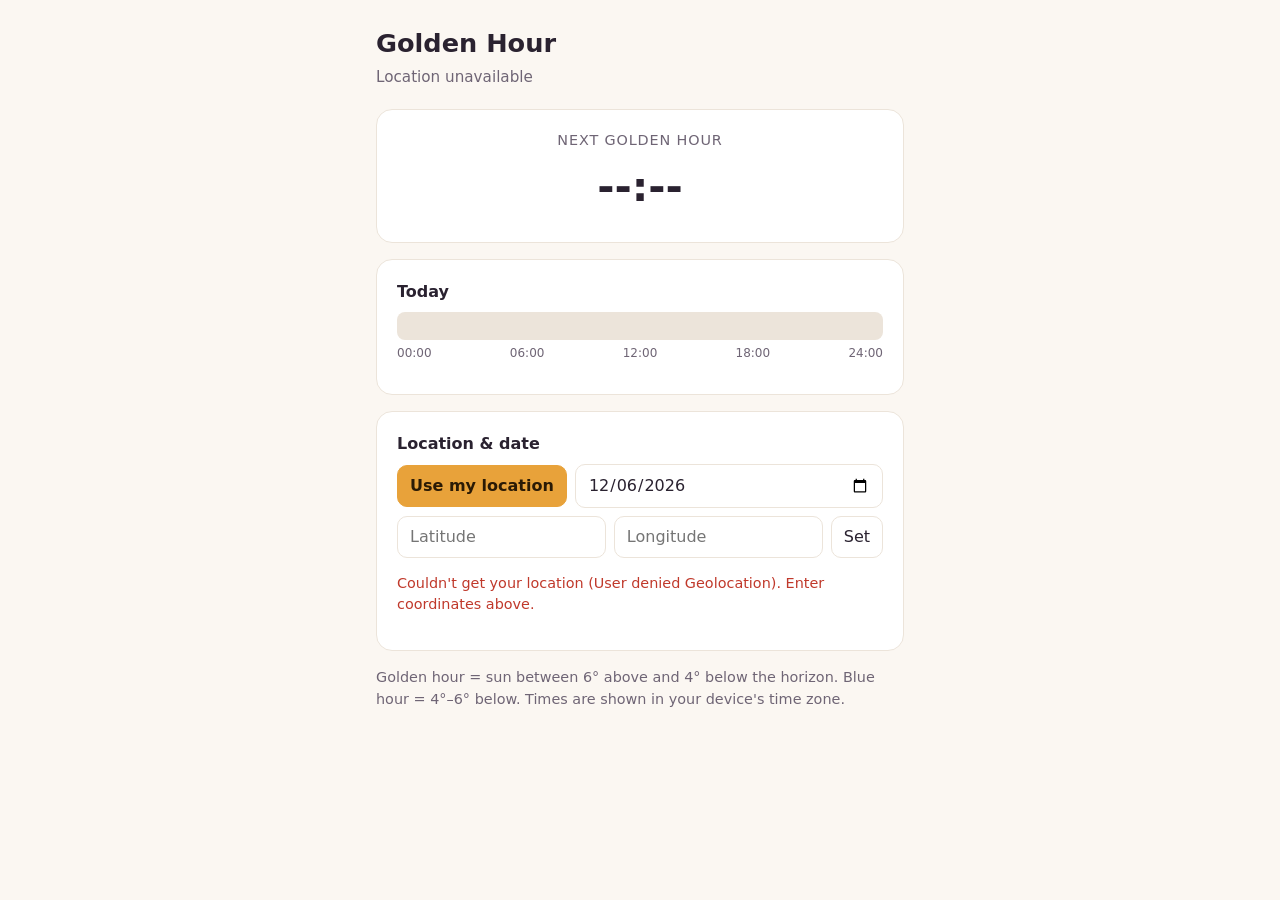
==== index.html @ 333cb79f "Add Golden Hour web app for current location Static page that uses browser geolocation to show the n" ====
<!doctype html>
<html lang="en">
<head>
  <meta charset="utf-8">
  <meta name="viewport" content="width=device-width, initial-scale=1">
  <title>Golden Hour</title>
  <meta name="theme-color" content="#1a1220">
  <style>
    :root {
      --bg: #fbf7f2;
      --card: #ffffff;
      --text: #2a2230;
      --muted: #6f6575;
      --gold: #e8a23a;
      --gold-soft: #fbe6c4;
      --blue: #4c6fc1;
      --blue-soft: #dbe4f7;
      --border: #ece4da;
    }
    @media (prefers-color-scheme: dark) {
      :root {
        --bg: #1a1220;
        --card: #251b2d;
        --text: #f4ecf6;
        --muted: #b1a3b8;
        --gold: #f2b04d;
        --gold-soft: #4a3520;
        --blue: #7d9ae0;
        --blue-soft: #25304d;
        --border: #3a2d44;
      }
    }
    * { box-sizing: border-box; }
    body {
      margin: 0;
      background: var(--bg);
      color: var(--text);
      font: 16px/1.5 system-ui, -apple-system, "Segoe UI", Roboto, sans-serif;
    }
    main { max-width: 560px; margin: 0 auto; padding: 24px 16px 48px; }
    h1 { font-size: 1.6rem; margin: 0 0 4px; }
    .sub { color: var(--muted); margin: 0 0 20px; font-size: .95rem; }
    .card {
      background: var(--card);
      border: 1px solid var(--border);
      border-radius: 16px;
      padding: 20px;
      margin-bottom: 16px;
    }
    .hero { text-align: center; }
    .hero .label { color: var(--muted); font-size: .9rem; text-transform: uppercase; letter-spacing: .06em; }
    .hero .big { font-size: 2.6rem; font-weight: 700; font-variant-numeric: tabular-nums; margin: 4px 0; }
    .hero .detail { color: var(--muted); }
    .hero.now { background: linear-gradient(160deg, var(--gold-soft), var(--card)); border-color: var(--gold); }
    .row { display: flex; justify-content: space-between; gap: 12px; padding: 10px 0; border-top: 1px solid var(--border); }
    .row:first-of-type { border-top: 0; }
    .row .name { display: flex; align-items: center; gap: 8px; }
    .row .time { font-variant-numeric: tabular-nums; text-align: right; white-space: nowrap; }
    .dot { width: 10px; height: 10px; border-radius: 50%; flex: none; }
    .dot.gold { background: var(--gold); }
    .dot.blue { background: var(--blue); }
    .dot.sun { background: transparent; border: 2px solid var(--gold); }
    h2 { font-size: 1rem; margin: 0 0 8px; }
    .timeline { position: relative; height: 28px; border-radius: 8px; background: var(--border); overflow: hidden; margin: 8px 0 4px; }
    .timeline .seg { position: absolute; top: 0; bottom: 0; }
    .timeline .seg.day { background: color-mix(in srgb, var(--gold) 18%, transparent); }
    .timeline .seg.gold { background: var(--gold); }
    .timeline .seg.blue { background: var(--blue); }
    .timeline .now-mark { position: absolute; top: -2px; bottom: -2px; width: 2px; background: var(--text); }
    .ticks { display: flex; justify-content: space-between; color: var(--muted); font-size: .75rem; }
    .controls { display: flex; flex-wrap: wrap; gap: 8px; align-items: center; }
    button, input {
      font: inherit;
      color: var(--text);
      background: var(--card);
      border: 1px solid var(--border);
      border-radius: 10px;
      padding: 8px 12px;
    }
    button { cursor: pointer; }
    button.primary { background: var(--gold); border-color: var(--gold); color: #2a1a05; font-weight: 600; }
    input { min-width: 0; flex: 1 1 120px; }
    .muted { color: var(--muted); font-size: .9rem; }
    .error { color: #c0392b; }
    [hidden] { display: none !important; }
  </style>
</head>
<body>
<main>
  <h1>Golden Hour</h1>
  <p class="sub" id="place">Finding your location…</p>

  <section class="card hero" id="hero">
    <div class="label" id="heroLabel">Next golden hour</div>
    <div class="big" id="heroBig">--:--</div>
    <div class="detail" id="heroDetail"></div>
  </section>

  <section class="card">
    <h2 id="dayTitle">Today</h2>
    <div class="timeline" id="timeline"></div>
    <div class="ticks"><span>00:00</span><span>06:00</span><span>12:00</span><span>18:00</span><span>24:00</span></div>
    <div id="rows" style="margin-top:12px"></div>
  </section>

  <section class="card">
    <h2>Location &amp; date</h2>
    <div class="controls" style="margin-bottom:8px">
      <button class="primary" id="locate">Use my location</button>
      <input type="date" id="date" aria-label="Date">
    </div>
    <div class="controls">
      <input id="lat" inputmode="decimal" placeholder="Latitude" aria-label="Latitude">
      <input id="lng" inputmode="decimal" placeholder="Longitude" aria-label="Longitude">
      <button id="apply">Set</button>
    </div>
    <p class="muted" id="status"></p>
  </section>

  <p class="muted">Golden hour = sun between 6° above and 4° below the horizon. Blue hour = 4°–6° below.
    Times are shown in your device's time zone.</p>
</main>

<script src="sun.js"></script>
<script>
  const $ = (id) => document.getElementById(id);
  const state = { lat: null, lng: null, date: null };

  const fmtTime = (d) => d ? d.toLocaleTimeString([], { hour: 'numeric', minute: '2-digit' }) : '—';
  const fmtRange = (w) => w ? `${fmtTime(w.start)} – ${fmtTime(w.end)}` : 'Not today';
  const fmtDuration = (ms) => {
    const mins = Math.max(0, Math.round(ms / 60000));
    const h = Math.floor(mins / 60), m = mins % 60;
    return h ? `${h}h ${String(m).padStart(2, '0')}m` : `${m}m`;
  };
  const isToday = (d) => d.toDateString() === new Date().toDateString();
  const startOfDay = (d) => { const x = new Date(d); x.setHours(0, 0, 0, 0); return x; };
  // Use local noon so the calculation picks the right solar day for this calendar date.
  const localNoon = (d) => { const x = new Date(d); x.setHours(12, 0, 0, 0); return x; };

  function windowsFor(day) {
    const g = Sun.goldenHours(localNoon(day), state.lat, state.lng);
    return [
      { key: 'morningGolden', name: 'Morning golden hour', w: g.morningGolden },
      { key: 'eveningGolden', name: 'Evening golden hour', w: g.eveningGolden },
    ].filter((x) => x.w);
  }

  function renderHero() {
    const now = new Date();
    const hero = $('hero');
    // Search today and the next few days (handles polar regions) for the current/next window.
    let current = null, next = null;
    for (let i = 0; i < 4 && !next; i++) {
      const day = new Date(now); day.setDate(day.getDate() + i);
      for (const x of windowsFor(day)) {
        if (x.w.start <= now && now < x.w.end) current = x;
        else if (x.w.start > now && !next) next = x;
      }
    }
    hero.classList.toggle('now', !!current);
    if (current) {
      $('heroLabel').textContent = `${current.name} — now!`;
      $('heroBig').textContent = fmtDuration(current.w.end - now);
      $('heroDetail').textContent = `left · ends at ${fmtTime(current.w.end)}`;
    } else if (next) {
      const when = isToday(next.w.start) ? 'today' : next.w.start.toLocaleDateString([], { weekday: 'long' });
      $('heroLabel').textContent = `Next: ${next.name.toLowerCase()}`;
      $('heroBig').textContent = fmtDuration(next.w.start - now);
      $('heroDetail').textContent = `starts ${when} at ${fmtTime(next.w.start)} · lasts ${fmtDuration(next.w.end - next.w.start)}`;
    } else {
      $('heroLabel').textContent = 'No golden hour soon';
      $('heroBig').textContent = '—';
      $('heroDetail').textContent = 'The sun stays too high or too low here for the next few days.';
    }
    const alt = Sun.sunAltitude(now, state.lat, state.lng);
    $('heroDetail').textContent += ` · sun is ${alt.toFixed(1)}° ${alt >= 0 ? 'above' : 'below'} the horizon`;
  }

  function renderDay() {
    const day = state.date;
    const g = Sun.goldenHours(localNoon(day), state.lat, state.lng);
    $('dayTitle').textContent = isToday(day) ? 'Today' : day.toLocaleDateString([], { weekday: 'long', month: 'short', day: 'numeric' });

    const rows = [
      ['sun', 'Sunrise', fmtTime(g.sunrise)],
      ['sun', 'Sunset', fmtTime(g.sunset)],
      ['blue', 'Morning blue hour', fmtRange(g.morningBlue)],
      ['gold', 'Morning golden hour', fmtRange(g.morningGolden)],
      ['gold', 'Evening golden hour', fmtRange(g.eveningGolden)],
      ['blue', 'Evening blue hour', fmtRange(g.eveningBlue)],
    ];
    $('rows').innerHTML = rows.map(([dot, name, time]) =>
      `<div class="row"><span class="name"><span class="dot ${dot}"></span>${name}</span><span class="time">${time}</span></div>`
    ).join('');

    const dayStart = startOfDay(day).getTime();
    const pct = (t) => Math.min(100, Math.max(0, (t - dayStart) / 864000));
    const seg = (cls, a, b) => (a && b)
      ? `<div class="seg ${cls}" style="left:${pct(a)}%;width:${pct(b) - pct(a)}%"></div>` : '';
    let html = seg('day', g.sunrise, g.sunset);
    for (const k of ['morningBlue', 'eveningBlue']) if (g[k]) html += seg('blue', g[k].start, g[k].end);
    for (const k of ['morningGolden', 'eveningGolden']) if (g[k]) html += seg('gold', g[k].start, g[k].end);
    if (isToday(day)) html += `<div class="now-mark" style="left:${pct(Date.now())}%"></div>`;
    $('timeline').innerHTML = html;
  }

  function render() {
    if (state.lat == null) return;
    renderHero();
    renderDay();
  }

  function setLocation(lat, lng, label) {
    state.lat = lat; state.lng = lng;
    $('lat').value = lat.toFixed(4);
    $('lng').value = lng.toFixed(4);
    $('place').textContent = label || `${Math.abs(lat).toFixed(3)}° ${lat >= 0 ? 'N' : 'S'}, ${Math.abs(lng).toFixed(3)}° ${lng >= 0 ? 'E' : 'W'}`;
    try { localStorage.setItem('gh-loc', JSON.stringify({ lat, lng })); } catch {}
    render();
  }

  function locate() {
    if (!navigator.geolocation) {
      $('status').innerHTML = '<span class="error">Geolocation isn\'t supported here — enter coordinates above.</span>';
      return;
    }
    $('status').textContent = 'Requesting your location…';
    navigator.geolocation.getCurrentPosition(
      (pos) => {
        $('status').textContent = `Located (±${Math.round(pos.coords.accuracy)} m).`;
        setLocation(pos.coords.latitude, pos.coords.longitude);
      },
      (err) => {
        $('status').innerHTML = `<span class="error">Couldn't get your location (${err.message}). Enter coordinates above.</span>`;
        if (state.lat == null) $('place').textContent = 'Location unavailable';
      },
      { enableHighAccuracy: false, timeout: 15000, maximumAge: 600000 }
    );
  }

  $('locate').addEventListener('click', locate);
  $('apply').addEventListener('click', () => {
    const lat = parseFloat($('lat').value), lng = parseFloat($('lng').value);
    if (!(Math.abs(lat) <= 90 && Math.abs(lng) <= 180)) {
      $('status').innerHTML = '<span class="error">Enter a latitude (−90 to 90) and longitude (−180 to 180).</span>';
      return;
    }
    $('status').textContent = 'Using entered coordinates.';
    setLocation(lat, lng);
  });
  $('date').addEventListener('change', (e) => {
    const [y, m, d] = e.target.value.split('-').map(Number);
    state.date = y ? new Date(y, m - 1, d) : new Date();
    render();
  });

  state.date = new Date();
  $('date').value = [state.date.getFullYear(), String(state.date.getMonth() + 1).padStart(2, '0'), String(state.date.getDate()).padStart(2, '0')].join('-');
  try {
    const saved = JSON.parse(localStorage.getItem('gh-loc'));
    if (saved) setLocation(saved.lat, saved.lng);
  } catch {}
  locate();
  setInterval(render, 30000);
</script>
</body>
</html>
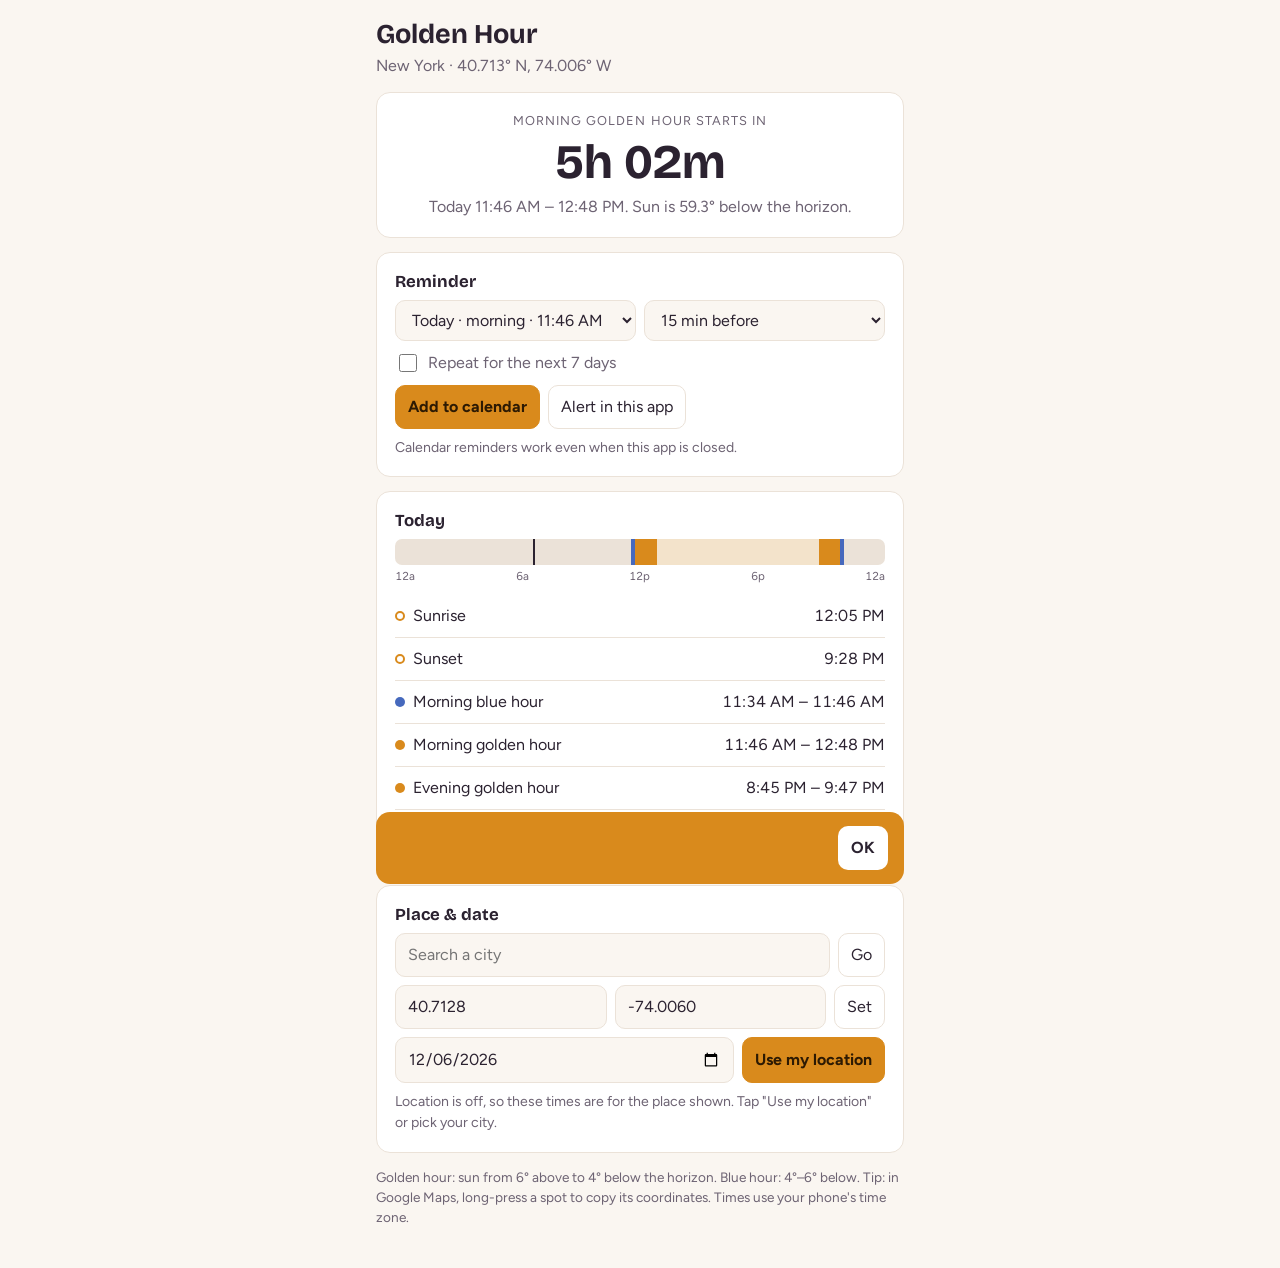
==== commit fdb2ddff: "Make Golden Hour phone-ready: precise sun math, reminders, home-screen install - Replace the SunCalc" ====
--- a/index.html
+++ b/index.html
@@ -1,268 +1,175 @@
 <!doctype html>
 <html lang="en">
 <head>
-  <meta charset="utf-8">
-  <meta name="viewport" content="width=device-width, initial-scale=1">
-  <title>Golden Hour</title>
-  <meta name="theme-color" content="#1a1220">
-  <style>
-    :root {
-      --bg: #fbf7f2;
-      --card: #ffffff;
-      --text: #2a2230;
-      --muted: #6f6575;
-      --gold: #e8a23a;
-      --gold-soft: #fbe6c4;
-      --blue: #4c6fc1;
-      --blue-soft: #dbe4f7;
-      --border: #ece4da;
+<meta charset="utf-8">
+<meta name="viewport" content="width=device-width, initial-scale=1, viewport-fit=cover">
+<meta name="apple-mobile-web-app-capable" content="yes">
+<meta name="mobile-web-app-capable" content="yes">
+<meta name="apple-mobile-web-app-title" content="Golden Hour">
+<link rel="manifest" href="manifest.webmanifest">
+<link rel="apple-touch-icon" href="icon-192.png">
+<link rel="icon" href="data:image/svg+xml,%3Csvg xmlns='http://www.w3.org/2000/svg' viewBox='0 0 64 64'%3E%3Ccircle cx='32' cy='36' r='16' fill='%23f0ad4b'/%3E%3Crect x='0' y='40' width='64' height='24' fill='%23d98a1c'/%3E%3C/svg%3E">
+<title>Golden Hour</title>
+<link rel="preconnect" href="https://fonts.googleapis.com">
+<link rel="stylesheet" href="https://fonts.googleapis.com/css2?family=Bricolage+Grotesque:opsz,wght@12..96,500;12..96,700&family=Figtree:wght@400;600;700&display=swap">
+<style>
+  /* Layout: one phone-width column; countdown first, then the day's light, then place controls. */
+  :root {
+    --bg: #faf6f1;
+    --card: #ffffff;
+    --text: #2b2230;
+    --muted: #6d6373;
+    --line: #ebe2d8;
+    --gold: #d98a1c;
+    --gold-ink: #2d1a03;
+    --gold-soft: #fbe5c3;
+    --blue: #4669bd;
+    --day: #f3e3cb;
+    --error: #b3361f;
+    --display: "Bricolage Grotesque", system-ui, sans-serif;
+    --body: "Figtree", system-ui, -apple-system, sans-serif;
+  }
+  @media (prefers-color-scheme: dark) {
+    :root:not([data-theme="light"]) {
+      --bg: #17111d; --card: #221a2a; --text: #f3ebf5; --muted: #ad9fb5; --line: #362a40;
+      --gold: #f0ad4b; --gold-ink: #2d1a03; --gold-soft: #47321c; --blue: #7f9be2; --day: #3a2c22; --error: #f08a74;
+      color-scheme: dark;
     }
-    @media (prefers-color-scheme: dark) {
-      :root {
-        --bg: #1a1220;
-        --card: #251b2d;
-        --text: #f4ecf6;
-        --muted: #b1a3b8;
-        --gold: #f2b04d;
-        --gold-soft: #4a3520;
-        --blue: #7d9ae0;
-        --blue-soft: #25304d;
-        --border: #3a2d44;
-      }
-    }
-    * { box-sizing: border-box; }
-    body {
-      margin: 0;
-      background: var(--bg);
-      color: var(--text);
-      font: 16px/1.5 system-ui, -apple-system, "Segoe UI", Roboto, sans-serif;
-    }
-    main { max-width: 560px; margin: 0 auto; padding: 24px 16px 48px; }
-    h1 { font-size: 1.6rem; margin: 0 0 4px; }
-    .sub { color: var(--muted); margin: 0 0 20px; font-size: .95rem; }
-    .card {
-      background: var(--card);
-      border: 1px solid var(--border);
-      border-radius: 16px;
-      padding: 20px;
-      margin-bottom: 16px;
-    }
-    .hero { text-align: center; }
-    .hero .label { color: var(--muted); font-size: .9rem; text-transform: uppercase; letter-spacing: .06em; }
-    .hero .big { font-size: 2.6rem; font-weight: 700; font-variant-numeric: tabular-nums; margin: 4px 0; }
-    .hero .detail { color: var(--muted); }
-    .hero.now { background: linear-gradient(160deg, var(--gold-soft), var(--card)); border-color: var(--gold); }
-    .row { display: flex; justify-content: space-between; gap: 12px; padding: 10px 0; border-top: 1px solid var(--border); }
-    .row:first-of-type { border-top: 0; }
-    .row .name { display: flex; align-items: center; gap: 8px; }
-    .row .time { font-variant-numeric: tabular-nums; text-align: right; white-space: nowrap; }
-    .dot { width: 10px; height: 10px; border-radius: 50%; flex: none; }
-    .dot.gold { background: var(--gold); }
-    .dot.blue { background: var(--blue); }
-    .dot.sun { background: transparent; border: 2px solid var(--gold); }
-    h2 { font-size: 1rem; margin: 0 0 8px; }
-    .timeline { position: relative; height: 28px; border-radius: 8px; background: var(--border); overflow: hidden; margin: 8px 0 4px; }
-    .timeline .seg { position: absolute; top: 0; bottom: 0; }
-    .timeline .seg.day { background: color-mix(in srgb, var(--gold) 18%, transparent); }
-    .timeline .seg.gold { background: var(--gold); }
-    .timeline .seg.blue { background: var(--blue); }
-    .timeline .now-mark { position: absolute; top: -2px; bottom: -2px; width: 2px; background: var(--text); }
-    .ticks { display: flex; justify-content: space-between; color: var(--muted); font-size: .75rem; }
-    .controls { display: flex; flex-wrap: wrap; gap: 8px; align-items: center; }
-    button, input {
-      font: inherit;
-      color: var(--text);
-      background: var(--card);
-      border: 1px solid var(--border);
-      border-radius: 10px;
-      padding: 8px 12px;
-    }
-    button { cursor: pointer; }
-    button.primary { background: var(--gold); border-color: var(--gold); color: #2a1a05; font-weight: 600; }
-    input { min-width: 0; flex: 1 1 120px; }
-    .muted { color: var(--muted); font-size: .9rem; }
-    .error { color: #c0392b; }
-    [hidden] { display: none !important; }
-  </style>
+  }
+  :root[data-theme="dark"] {
+    --bg: #17111d; --card: #221a2a; --text: #f3ebf5; --muted: #ad9fb5; --line: #362a40;
+    --gold: #f0ad4b; --gold-ink: #2d1a03; --gold-soft: #47321c; --blue: #7f9be2; --day: #3a2c22; --error: #f08a74;
+    color-scheme: dark;
+  }
+  * { box-sizing: border-box; }
+  body { margin: 0; padding-top: env(safe-area-inset-top, 0px); padding-bottom: env(safe-area-inset-bottom, 0px); background: var(--bg); color: var(--text); font: 16px/1.5 var(--body); }
+  main { max-width: 560px; margin: 0 auto; padding-inline: 16px; padding-block: 20px 40px; display: grid; gap: 14px; }
+  header h1 { font: 700 1.7rem/1.1 var(--display); margin: 0; text-wrap: balance; }
+  header p { margin: 4px 0 0; color: var(--muted); }
+  .card { background: var(--card); border: 1px solid var(--line); border-radius: 14px; padding: 18px; min-width: 0; }
+  .hero { text-align: center; }
+  .hero.now { background: linear-gradient(165deg, var(--gold-soft), var(--card) 70%); border-color: var(--gold); }
+  .eyebrow { color: var(--muted); font-size: .8rem; text-transform: uppercase; letter-spacing: .08em; }
+  .big { font: 700 3rem/1.1 var(--display); font-variant-numeric: tabular-nums; margin: 6px 0; }
+  .detail { color: var(--muted); }
+  h2 { font: 700 1.05rem var(--display); margin: 0 0 8px; }
+  .timeline { position: relative; height: 26px; border-radius: 7px; background: var(--line); overflow: hidden; }
+  .seg { position: absolute; top: 0; bottom: 0; }
+  .seg.day { background: var(--day); }
+  .seg.gold { background: var(--gold); }
+  .seg.blue { background: var(--blue); }
+  .now-mark { position: absolute; top: 0; bottom: 0; width: 2px; background: var(--text); }
+  .ticks { display: flex; justify-content: space-between; color: var(--muted); font-size: .72rem; font-variant-numeric: tabular-nums; margin-top: 3px; }
+  .rows { display: grid; margin-top: 10px; }
+  .row { display: flex; justify-content: space-between; gap: 12px; padding: 9px 0; border-top: 1px solid var(--line); }
+  .row:first-child { border-top: 0; }
+  .name { display: flex; align-items: center; gap: 8px; min-width: 0; }
+  .time { font-variant-numeric: tabular-nums; white-space: nowrap; }
+  .dot { width: 10px; height: 10px; border-radius: 50%; flex: none; }
+  .dot.gold { background: var(--gold); }
+  .dot.blue { background: var(--blue); }
+  .dot.sun { border: 2px solid var(--gold); }
+  .controls { display: flex; flex-wrap: wrap; gap: 8px; }
+  .controls + .controls { margin-top: 8px; }
+  label.sr { position: absolute; width: 1px; height: 1px; overflow: hidden; clip: rect(0 0 0 0); }
+  input, button, select {
+    font: inherit; color: var(--text); background: var(--bg);
+    border: 1px solid var(--line); border-radius: 10px; padding: 9px 12px; min-width: 0;
+  }
+  input, select { flex: 1 1 130px; }
+  .check { display: flex; align-items: center; gap: 8px; margin-top: 10px; color: var(--muted); }
+  .check input { flex: none; width: 18px; height: 18px; accent-color: var(--gold); }
+  .alarm {
+    position: fixed; left: 16px; right: 16px; bottom: calc(16px + env(safe-area-inset-bottom, 0px)); z-index: 10;
+    max-width: 528px; margin: 0 auto; padding: 14px 16px; border-radius: 14px;
+    background: var(--gold); color: var(--gold-ink); font-weight: 700;
+    display: flex; justify-content: space-between; align-items: center; gap: 12px;
+  }
+  .alarm button { background: var(--card); color: var(--text); border-color: transparent; }
+  button { cursor: pointer; background: var(--card); }
+  button.primary { background: var(--gold); border-color: var(--gold); color: var(--gold-ink); font-weight: 700; }
+  :focus-visible { outline: 2px solid var(--gold); outline-offset: 2px; }
+  .status { color: var(--muted); font-size: .88rem; margin: 8px 0 0; }
+  .status.error { color: var(--error); }
+  .foot { color: var(--muted); font-size: .85rem; margin: 0; }
+</style>
 </head>
 <body>
+
 <main>
-  <h1>Golden Hour</h1>
-  <p class="sub" id="place">Finding your location…</p>
+  <header>
+    <h1>Golden Hour</h1>
+    <p id="place">Finding your location…</p>
+  </header>
 
-  <section class="card hero" id="hero">
-    <div class="label" id="heroLabel">Next golden hour</div>
-    <div class="big" id="heroBig">--:--</div>
+  <section class="card hero" id="hero" aria-live="polite">
+    <div class="eyebrow" id="heroLabel">Next golden hour</div>
+    <div class="big" id="heroBig">--</div>
     <div class="detail" id="heroDetail"></div>
+  </section>
+
+  <section class="card">
+    <h2>Reminder</h2>
+    <div class="controls">
+      <label class="sr" for="remWhich">Which golden hour</label>
+      <select id="remWhich"></select>
+      <label class="sr" for="remLead">How early</label>
+      <select id="remLead">
+        <option value="0">When it starts</option>
+        <option value="10">10 min before</option>
+        <option value="15" selected>15 min before</option>
+        <option value="30">30 min before</option>
+        <option value="60">1 hour before</option>
+      </select>
+    </div>
+    <label class="check"><input type="checkbox" id="remWeek"> Repeat for the next 7 days</label>
+    <div class="controls" style="margin-top:10px">
+      <button class="primary" id="remCal" type="button">Add to calendar</button>
+      <button id="remAlert" type="button">Alert in this app</button>
+      <button id="remClear" type="button" hidden>Clear alerts</button>
+    </div>
+    <p class="status" id="remStatus">Calendar reminders work even when this app is closed.</p>
   </section>
 
   <section class="card">
     <h2 id="dayTitle">Today</h2>
     <div class="timeline" id="timeline"></div>
-    <div class="ticks"><span>00:00</span><span>06:00</span><span>12:00</span><span>18:00</span><span>24:00</span></div>
-    <div id="rows" style="margin-top:12px"></div>
+    <div class="ticks"><span>12a</span><span>6a</span><span>12p</span><span>6p</span><span>12a</span></div>
+    <div class="rows" id="rows"></div>
   </section>
 
   <section class="card">
-    <h2>Location &amp; date</h2>
-    <div class="controls" style="margin-bottom:8px">
-      <button class="primary" id="locate">Use my location</button>
-      <input type="date" id="date" aria-label="Date">
+    <h2>Place &amp; date</h2>
+    <form class="controls" id="cityForm">
+      <label class="sr" for="city">City</label>
+      <input id="city" list="cities" placeholder="Search a city" autocomplete="off">
+      <datalist id="cities"></datalist>
+      <button type="submit">Go</button>
+    </form>
+    <form class="controls" id="coordForm">
+      <label class="sr" for="lat">Latitude</label>
+      <input id="lat" inputmode="decimal" placeholder="Latitude">
+      <label class="sr" for="lng">Longitude</label>
+      <input id="lng" inputmode="decimal" placeholder="Longitude">
+      <button type="submit">Set</button>
+    </form>
+    <div class="controls">
+      <label class="sr" for="date">Date</label>
+      <input type="date" id="date">
+      <button class="primary" id="locate" type="button">Use my location</button>
     </div>
-    <div class="controls">
-      <input id="lat" inputmode="decimal" placeholder="Latitude" aria-label="Latitude">
-      <input id="lng" inputmode="decimal" placeholder="Longitude" aria-label="Longitude">
-      <button id="apply">Set</button>
-    </div>
-    <p class="muted" id="status"></p>
+    <p class="status" id="status"></p>
   </section>
 
-  <p class="muted">Golden hour = sun between 6° above and 4° below the horizon. Blue hour = 4°–6° below.
-    Times are shown in your device's time zone.</p>
+  <p class="foot">Golden hour: sun from 6° above to 4° below the horizon. Blue hour: 4°–6° below.
+    Tip: in Google Maps, long-press a spot to copy its coordinates. Times use your phone's time zone.</p>
 </main>
+<div class="alarm" id="alarm" role="alert" hidden>
+  <span id="alarmText"></span>
+  <button id="alarmClose" type="button">OK</button>
+</div>
 
 <script src="sun.js"></script>
-<script>
-  const $ = (id) => document.getElementById(id);
-  const state = { lat: null, lng: null, date: null };
-
-  const fmtTime = (d) => d ? d.toLocaleTimeString([], { hour: 'numeric', minute: '2-digit' }) : '—';
-  const fmtRange = (w) => w ? `${fmtTime(w.start)} – ${fmtTime(w.end)}` : 'Not today';
-  const fmtDuration = (ms) => {
-    const mins = Math.max(0, Math.round(ms / 60000));
-    const h = Math.floor(mins / 60), m = mins % 60;
-    return h ? `${h}h ${String(m).padStart(2, '0')}m` : `${m}m`;
-  };
-  const isToday = (d) => d.toDateString() === new Date().toDateString();
-  const startOfDay = (d) => { const x = new Date(d); x.setHours(0, 0, 0, 0); return x; };
-  // Use local noon so the calculation picks the right solar day for this calendar date.
-  const localNoon = (d) => { const x = new Date(d); x.setHours(12, 0, 0, 0); return x; };
-
-  function windowsFor(day) {
-    const g = Sun.goldenHours(localNoon(day), state.lat, state.lng);
-    return [
-      { key: 'morningGolden', name: 'Morning golden hour', w: g.morningGolden },
-      { key: 'eveningGolden', name: 'Evening golden hour', w: g.eveningGolden },
-    ].filter((x) => x.w);
-  }
-
-  function renderHero() {
-    const now = new Date();
-    const hero = $('hero');
-    // Search today and the next few days (handles polar regions) for the current/next window.
-    let current = null, next = null;
-    for (let i = 0; i < 4 && !next; i++) {
-      const day = new Date(now); day.setDate(day.getDate() + i);
-      for (const x of windowsFor(day)) {
-        if (x.w.start <= now && now < x.w.end) current = x;
-        else if (x.w.start > now && !next) next = x;
-      }
-    }
-    hero.classList.toggle('now', !!current);
-    if (current) {
-      $('heroLabel').textContent = `${current.name} — now!`;
-      $('heroBig').textContent = fmtDuration(current.w.end - now);
-      $('heroDetail').textContent = `left · ends at ${fmtTime(current.w.end)}`;
-    } else if (next) {
-      const when = isToday(next.w.start) ? 'today' : next.w.start.toLocaleDateString([], { weekday: 'long' });
-      $('heroLabel').textContent = `Next: ${next.name.toLowerCase()}`;
-      $('heroBig').textContent = fmtDuration(next.w.start - now);
-      $('heroDetail').textContent = `starts ${when} at ${fmtTime(next.w.start)} · lasts ${fmtDuration(next.w.end - next.w.start)}`;
-    } else {
-      $('heroLabel').textContent = 'No golden hour soon';
-      $('heroBig').textContent = '—';
-      $('heroDetail').textContent = 'The sun stays too high or too low here for the next few days.';
-    }
-    const alt = Sun.sunAltitude(now, state.lat, state.lng);
-    $('heroDetail').textContent += ` · sun is ${alt.toFixed(1)}° ${alt >= 0 ? 'above' : 'below'} the horizon`;
-  }
-
-  function renderDay() {
-    const day = state.date;
-    const g = Sun.goldenHours(localNoon(day), state.lat, state.lng);
-    $('dayTitle').textContent = isToday(day) ? 'Today' : day.toLocaleDateString([], { weekday: 'long', month: 'short', day: 'numeric' });
-
-    const rows = [
-      ['sun', 'Sunrise', fmtTime(g.sunrise)],
-      ['sun', 'Sunset', fmtTime(g.sunset)],
-      ['blue', 'Morning blue hour', fmtRange(g.morningBlue)],
-      ['gold', 'Morning golden hour', fmtRange(g.morningGolden)],
-      ['gold', 'Evening golden hour', fmtRange(g.eveningGolden)],
-      ['blue', 'Evening blue hour', fmtRange(g.eveningBlue)],
-    ];
-    $('rows').innerHTML = rows.map(([dot, name, time]) =>
-      `<div class="row"><span class="name"><span class="dot ${dot}"></span>${name}</span><span class="time">${time}</span></div>`
-    ).join('');
-
-    const dayStart = startOfDay(day).getTime();
-    const pct = (t) => Math.min(100, Math.max(0, (t - dayStart) / 864000));
-    const seg = (cls, a, b) => (a && b)
-      ? `<div class="seg ${cls}" style="left:${pct(a)}%;width:${pct(b) - pct(a)}%"></div>` : '';
-    let html = seg('day', g.sunrise, g.sunset);
-    for (const k of ['morningBlue', 'eveningBlue']) if (g[k]) html += seg('blue', g[k].start, g[k].end);
-    for (const k of ['morningGolden', 'eveningGolden']) if (g[k]) html += seg('gold', g[k].start, g[k].end);
-    if (isToday(day)) html += `<div class="now-mark" style="left:${pct(Date.now())}%"></div>`;
-    $('timeline').innerHTML = html;
-  }
-
-  function render() {
-    if (state.lat == null) return;
-    renderHero();
-    renderDay();
-  }
-
-  function setLocation(lat, lng, label) {
-    state.lat = lat; state.lng = lng;
-    $('lat').value = lat.toFixed(4);
-    $('lng').value = lng.toFixed(4);
-    $('place').textContent = label || `${Math.abs(lat).toFixed(3)}° ${lat >= 0 ? 'N' : 'S'}, ${Math.abs(lng).toFixed(3)}° ${lng >= 0 ? 'E' : 'W'}`;
-    try { localStorage.setItem('gh-loc', JSON.stringify({ lat, lng })); } catch {}
-    render();
-  }
-
-  function locate() {
-    if (!navigator.geolocation) {
-      $('status').innerHTML = '<span class="error">Geolocation isn\'t supported here — enter coordinates above.</span>';
-      return;
-    }
-    $('status').textContent = 'Requesting your location…';
-    navigator.geolocation.getCurrentPosition(
-      (pos) => {
-        $('status').textContent = `Located (±${Math.round(pos.coords.accuracy)} m).`;
-        setLocation(pos.coords.latitude, pos.coords.longitude);
-      },
-      (err) => {
-        $('status').innerHTML = `<span class="error">Couldn't get your location (${err.message}). Enter coordinates above.</span>`;
-        if (state.lat == null) $('place').textContent = 'Location unavailable';
-      },
-      { enableHighAccuracy: false, timeout: 15000, maximumAge: 600000 }
-    );
-  }
-
-  $('locate').addEventListener('click', locate);
-  $('apply').addEventListener('click', () => {
-    const lat = parseFloat($('lat').value), lng = parseFloat($('lng').value);
-    if (!(Math.abs(lat) <= 90 && Math.abs(lng) <= 180)) {
-      $('status').innerHTML = '<span class="error">Enter a latitude (−90 to 90) and longitude (−180 to 180).</span>';
-      return;
-    }
-    $('status').textContent = 'Using entered coordinates.';
-    setLocation(lat, lng);
-  });
-  $('date').addEventListener('change', (e) => {
-    const [y, m, d] = e.target.value.split('-').map(Number);
-    state.date = y ? new Date(y, m - 1, d) : new Date();
-    render();
-  });
-
-  state.date = new Date();
-  $('date').value = [state.date.getFullYear(), String(state.date.getMonth() + 1).padStart(2, '0'), String(state.date.getDate()).padStart(2, '0')].join('-');
-  try {
-    const saved = JSON.parse(localStorage.getItem('gh-loc'));
-    if (saved) setLocation(saved.lat, saved.lng);
-  } catch {}
-  locate();
-  setInterval(render, 30000);
-</script>
+<script src="app.js"></script>
 </body>
 </html>
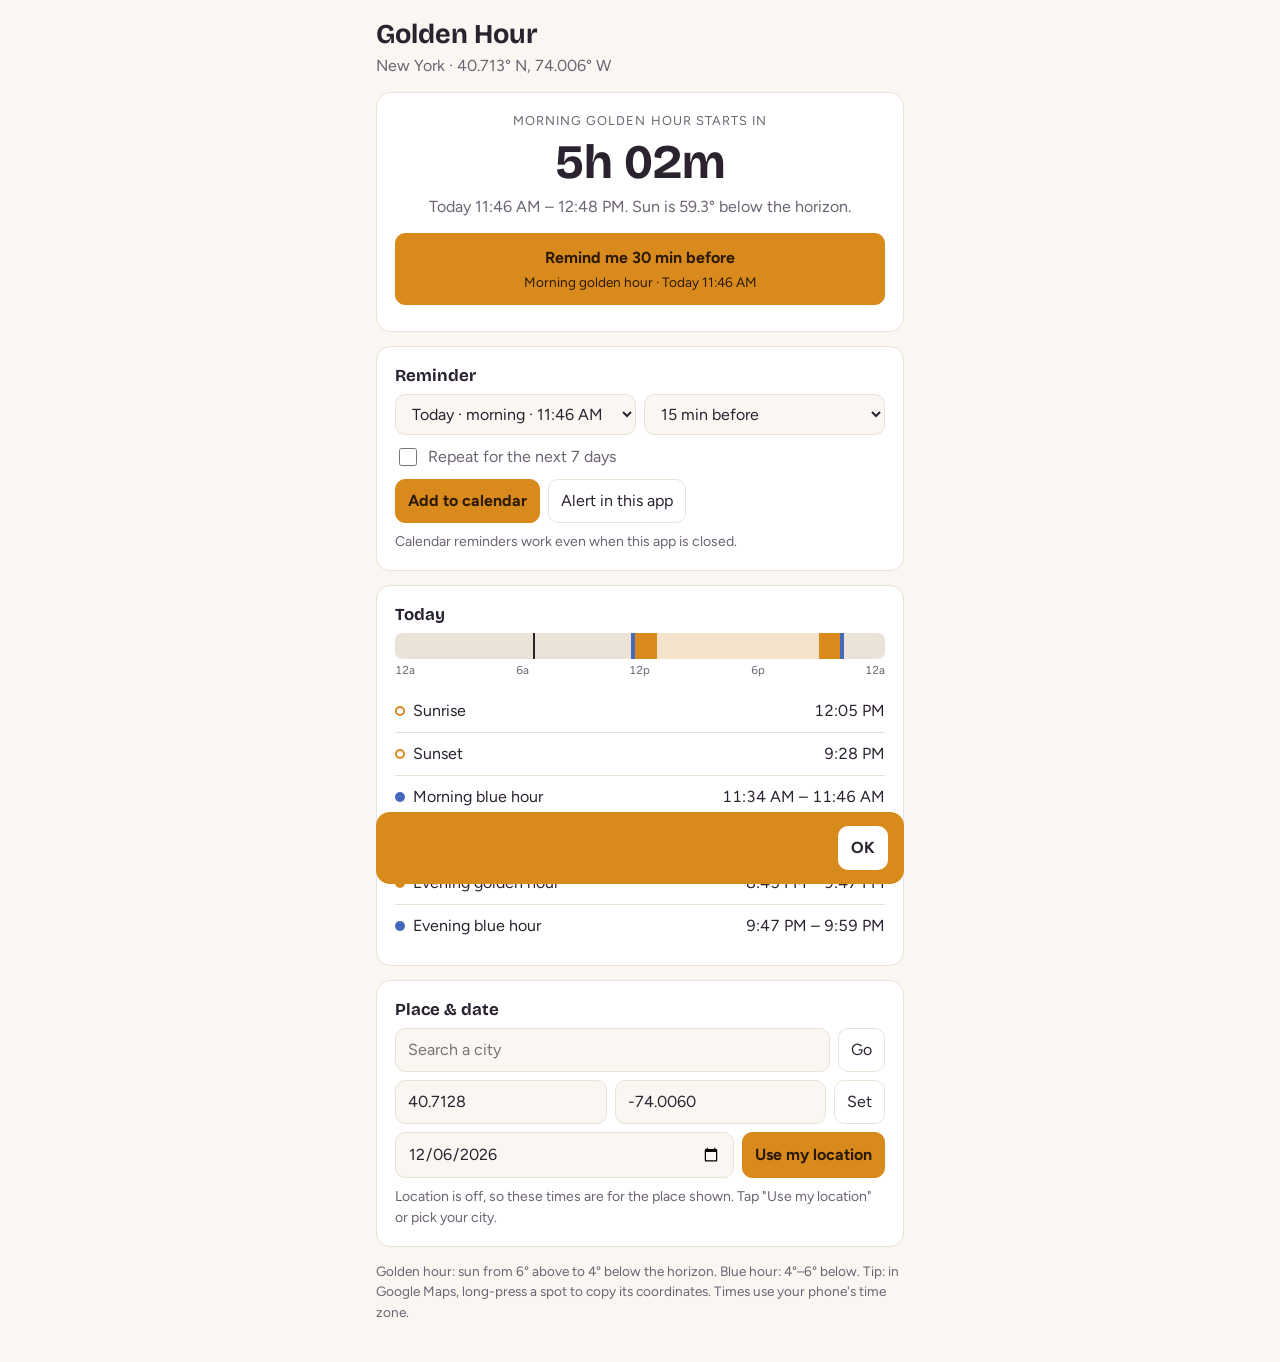
==== commit 2aff72ae: "Add one-tap calendar reminder 30 minutes before the next golden hour The button under the countdown " ====
--- a/index.html
+++ b/index.html
@@ -79,6 +79,12 @@
   input, select { flex: 1 1 130px; }
   .check { display: flex; align-items: center; gap: 8px; margin-top: 10px; color: var(--muted); }
   .check input { flex: none; width: 18px; height: 18px; accent-color: var(--gold); }
+  .quick {
+    width: 100%; margin-top: 14px; display: grid; gap: 2px; padding: 12px 14px;
+    background: var(--gold); border-color: var(--gold); color: var(--gold-ink); font-weight: 700;
+  }
+  .quick small { font-weight: 400; font-size: .85rem; }
+  .quick:disabled { opacity: .5; cursor: default; }
   .alarm {
     position: fixed; left: 16px; right: 16px; bottom: calc(16px + env(safe-area-inset-bottom, 0px)); z-index: 10;
     max-width: 528px; margin: 0 auto; padding: 14px 16px; border-radius: 14px;
@@ -106,6 +112,11 @@
     <div class="eyebrow" id="heroLabel">Next golden hour</div>
     <div class="big" id="heroBig">--</div>
     <div class="detail" id="heroDetail"></div>
+    <button class="quick" id="quickRemind" type="button">
+      <span>Remind me 30 min before</span>
+      <small id="quickRemindWhen"></small>
+    </button>
+    <p class="status" id="quickNote" aria-live="polite"></p>
   </section>
 
   <section class="card">
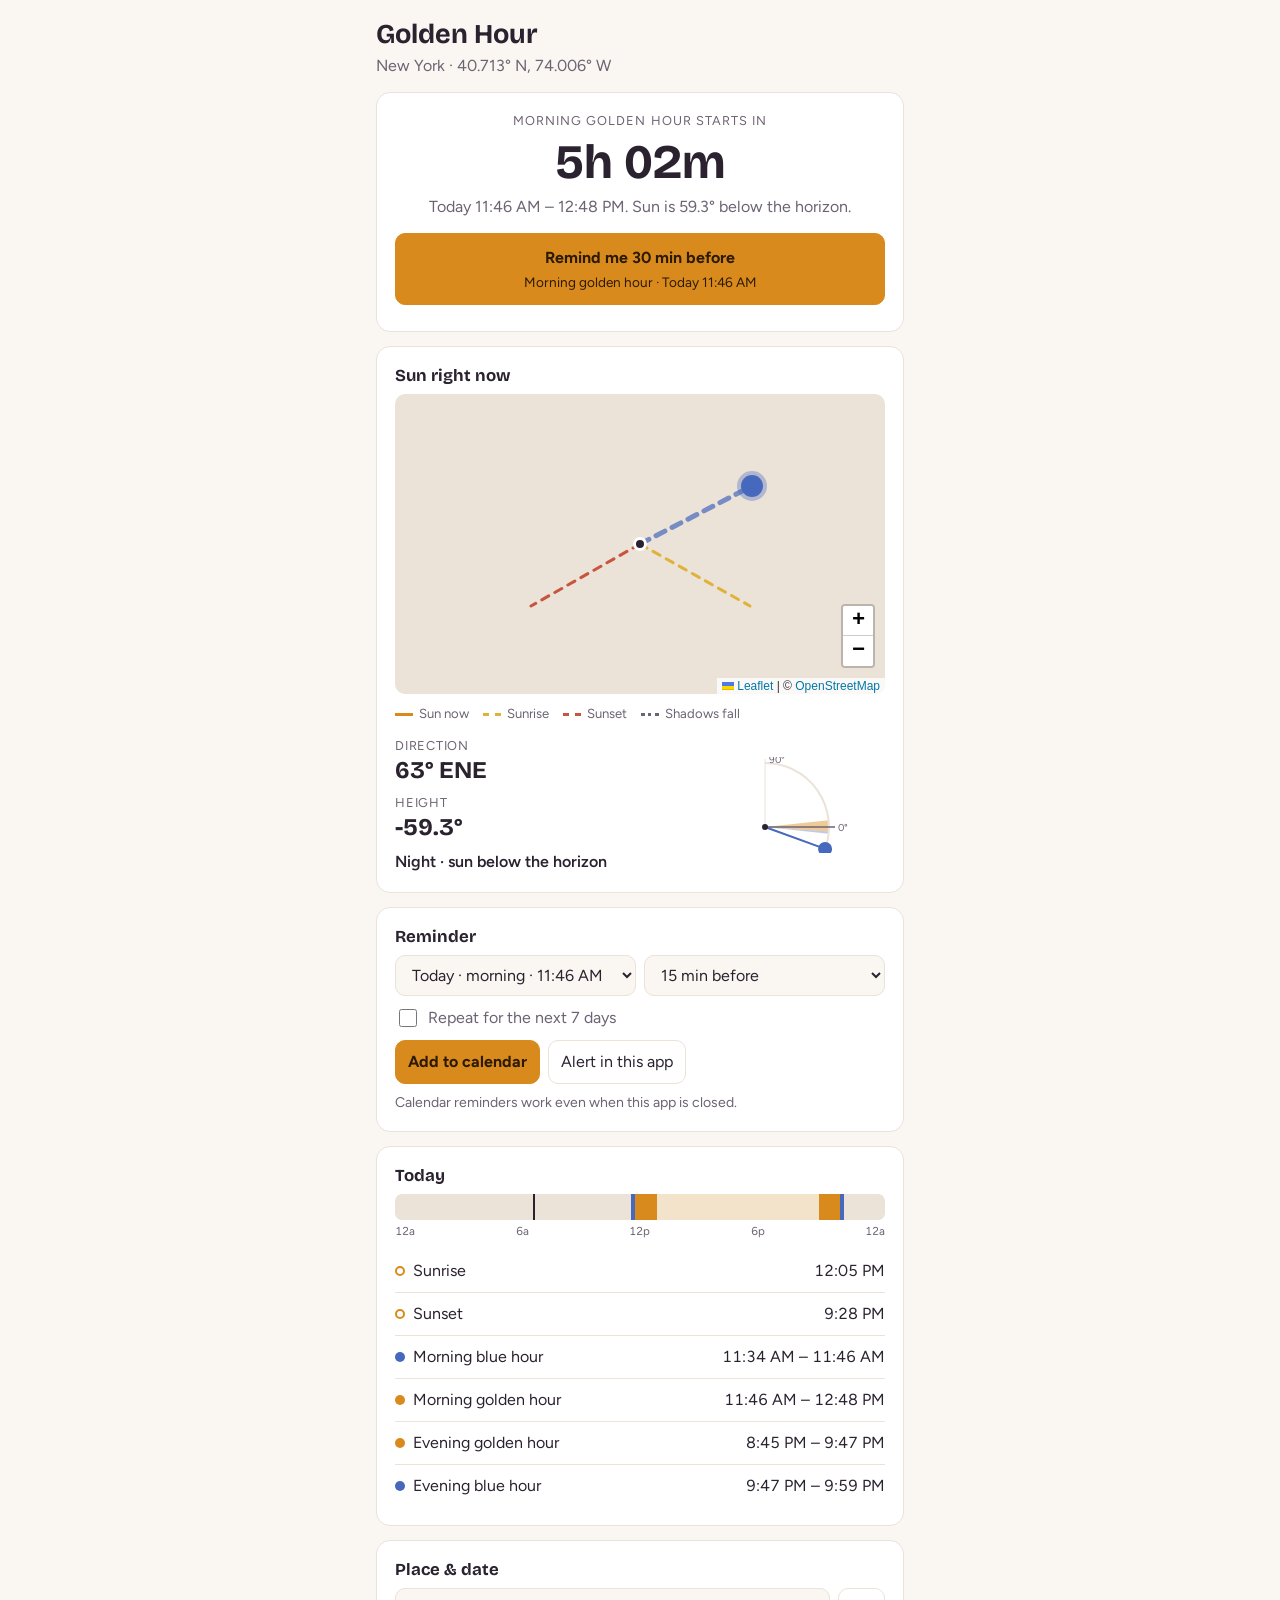
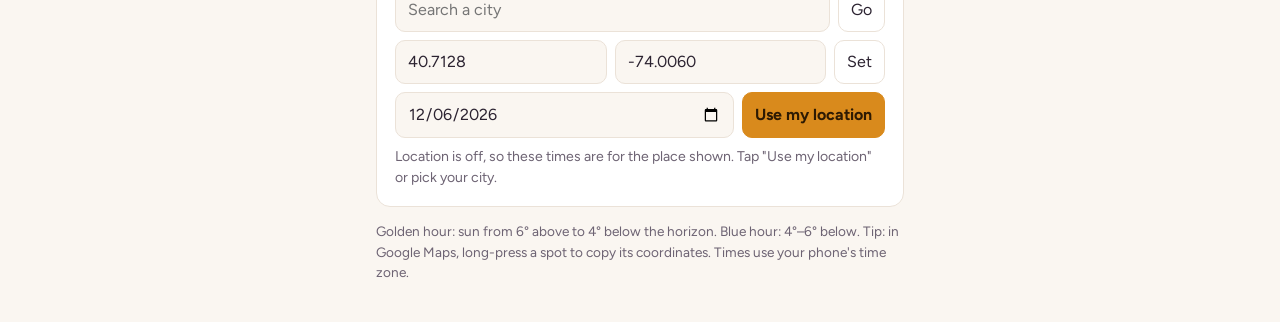
==== commit a1cf0925: "Add live sun direction map and altitude gauge New "Sun right now" card: a map centred on your locati" ====
--- a/index.html
+++ b/index.html
@@ -7,6 +7,7 @@
 <meta name="mobile-web-app-capable" content="yes">
 <meta name="apple-mobile-web-app-title" content="Golden Hour">
 <link rel="manifest" href="manifest.webmanifest">
+<link rel="stylesheet" href="vendor/leaflet/leaflet.css">
 <link rel="apple-touch-icon" href="icon-192.png">
 <link rel="icon" href="data:image/svg+xml,%3Csvg xmlns='http://www.w3.org/2000/svg' viewBox='0 0 64 64'%3E%3Ccircle cx='32' cy='36' r='16' fill='%23f0ad4b'/%3E%3Crect x='0' y='40' width='64' height='24' fill='%23d98a1c'/%3E%3C/svg%3E">
 <title>Golden Hour</title>
@@ -25,6 +26,8 @@
     --gold-soft: #fbe5c3;
     --blue: #4669bd;
     --day: #f3e3cb;
+    --rise: #e0b23a;
+    --set: #c8553d;
     --error: #b3361f;
     --display: "Bricolage Grotesque", system-ui, sans-serif;
     --body: "Figtree", system-ui, -apple-system, sans-serif;
@@ -32,16 +35,17 @@
   @media (prefers-color-scheme: dark) {
     :root:not([data-theme="light"]) {
       --bg: #17111d; --card: #221a2a; --text: #f3ebf5; --muted: #ad9fb5; --line: #362a40;
-      --gold: #f0ad4b; --gold-ink: #2d1a03; --gold-soft: #47321c; --blue: #7f9be2; --day: #3a2c22; --error: #f08a74;
+      --gold: #f0ad4b; --gold-ink: #2d1a03; --gold-soft: #47321c; --blue: #7f9be2; --day: #3a2c22; --rise: #f2cf6b; --set: #f0846a; --error: #f08a74;
       color-scheme: dark;
     }
   }
   :root[data-theme="dark"] {
     --bg: #17111d; --card: #221a2a; --text: #f3ebf5; --muted: #ad9fb5; --line: #362a40;
-    --gold: #f0ad4b; --gold-ink: #2d1a03; --gold-soft: #47321c; --blue: #7f9be2; --day: #3a2c22; --error: #f08a74;
+    --gold: #f0ad4b; --gold-ink: #2d1a03; --gold-soft: #47321c; --blue: #7f9be2; --day: #3a2c22; --rise: #f2cf6b; --set: #f0846a; --error: #f08a74;
     color-scheme: dark;
   }
   * { box-sizing: border-box; }
+  [hidden] { display: none !important; }
   body { margin: 0; padding-top: env(safe-area-inset-top, 0px); padding-bottom: env(safe-area-inset-bottom, 0px); background: var(--bg); color: var(--text); font: 16px/1.5 var(--body); }
   main { max-width: 560px; margin: 0 auto; padding-inline: 16px; padding-block: 20px 40px; display: grid; gap: 14px; }
   header h1 { font: 700 1.7rem/1.1 var(--display); margin: 0; text-wrap: balance; }
@@ -85,6 +89,34 @@
   }
   .quick small { font-weight: 400; font-size: .85rem; }
   .quick:disabled { opacity: .5; cursor: default; }
+  .sky { display: grid; grid-template-columns: 1fr auto; gap: 14px; align-items: center; margin-top: 12px; }
+  .sky-stats { display: grid; gap: 2px; min-width: 0; }
+  .sky-stats .val { font: 700 1.5rem/1.15 var(--display); font-variant-numeric: tabular-nums; }
+  .sky-stats .lbl { color: var(--muted); font-size: .8rem; text-transform: uppercase; letter-spacing: .06em; }
+  .sky-stats .phase { margin-top: 6px; font-weight: 600; }
+  #gauge { width: 150px; height: 96px; display: block; }
+  .map {
+    height: 300px; border-radius: 10px; overflow: hidden; background: var(--line);
+    position: relative; z-index: 0;
+  }
+  .map-fallback { display: grid; place-items: center; height: 100%; color: var(--muted); padding: 16px; text-align: center; }
+  .legend { display: flex; flex-wrap: wrap; gap: 6px 14px; margin-top: 10px; color: var(--muted); font-size: .82rem; }
+  .legend span { display: inline-flex; align-items: center; gap: 6px; }
+  .legend i { display: inline-block; width: 18px; height: 0; border-top: 3px solid; }
+  .legend .l-sun { border-color: var(--gold); }
+  .legend .l-rise { border-color: var(--rise); border-top-style: dashed; }
+  .legend .l-set { border-color: var(--set); border-top-style: dashed; }
+  .legend .l-shadow { border-color: var(--muted); border-top-style: dotted; }
+  .sun-marker {
+    width: 22px; height: 22px; border-radius: 50%; background: var(--gold);
+    box-shadow: 0 0 0 4px color-mix(in srgb, var(--gold) 35%, transparent), 0 0 18px var(--gold);
+  }
+  .sun-marker.down { background: var(--blue); box-shadow: 0 0 0 4px color-mix(in srgb, var(--blue) 35%, transparent); }
+  .you-marker { width: 14px; height: 14px; border-radius: 50%; background: var(--text); border: 3px solid var(--card); }
+  @media (prefers-color-scheme: dark) {
+    :root:not([data-theme="light"]) .leaflet-tile-pane { filter: invert(1) hue-rotate(180deg) brightness(.85) contrast(.9); }
+  }
+  :root[data-theme="dark"] .leaflet-tile-pane { filter: invert(1) hue-rotate(180deg) brightness(.85) contrast(.9); }
   .alarm {
     position: fixed; left: 16px; right: 16px; bottom: calc(16px + env(safe-area-inset-bottom, 0px)); z-index: 10;
     max-width: 528px; margin: 0 auto; padding: 14px 16px; border-radius: 14px;
@@ -117,6 +149,27 @@
       <small id="quickRemindWhen"></small>
     </button>
     <p class="status" id="quickNote" aria-live="polite"></p>
+  </section>
+
+  <section class="card">
+    <h2>Sun right now</h2>
+    <div class="map" id="map" role="img" aria-label="Map of your location with the sun's direction"></div>
+    <div class="legend">
+      <span><i class="l-sun"></i>Sun now</span>
+      <span><i class="l-rise"></i>Sunrise</span>
+      <span><i class="l-set"></i>Sunset</span>
+      <span><i class="l-shadow"></i>Shadows fall</span>
+    </div>
+    <div class="sky">
+      <div class="sky-stats">
+        <span class="lbl">Direction</span>
+        <span class="val" id="sunAz">--</span>
+        <span class="lbl" style="margin-top:6px">Height</span>
+        <span class="val" id="sunAlt">--</span>
+        <span class="phase" id="sunPhase"></span>
+      </div>
+      <svg id="gauge" viewBox="0 0 150 96" aria-hidden="true"></svg>
+    </div>
   </section>
 
   <section class="card">
@@ -180,7 +233,9 @@
   <button id="alarmClose" type="button">OK</button>
 </div>
 
+<script src="vendor/leaflet/leaflet.js"></script>
 <script src="sun.js"></script>
 <script src="app.js"></script>
+<script src="map.js"></script>
 </body>
 </html>
--- a/vendor/leaflet/leaflet.css
+++ b/vendor/leaflet/leaflet.css
@@ -0,0 +1,661 @@
+/* required styles */
+
+.leaflet-pane,
+.leaflet-tile,
+.leaflet-marker-icon,
+.leaflet-marker-shadow,
+.leaflet-tile-container,
+.leaflet-pane > svg,
+.leaflet-pane > canvas,
+.leaflet-zoom-box,
+.leaflet-image-layer,
+.leaflet-layer {
+	position: absolute;
+	left: 0;
+	top: 0;
+	}
+.leaflet-container {
+	overflow: hidden;
+	}
+.leaflet-tile,
+.leaflet-marker-icon,
+.leaflet-marker-shadow {
+	-webkit-user-select: none;
+	   -moz-user-select: none;
+	        user-select: none;
+	  -webkit-user-drag: none;
+	}
+/* Prevents IE11 from highlighting tiles in blue */
+.leaflet-tile::selection {
+	background: transparent;
+}
+/* Safari renders non-retina tile on retina better with this, but Chrome is worse */
+.leaflet-safari .leaflet-tile {
+	image-rendering: -webkit-optimize-contrast;
+	}
+/* hack that prevents hw layers "stretching" when loading new tiles */
+.leaflet-safari .leaflet-tile-container {
+	width: 1600px;
+	height: 1600px;
+	-webkit-transform-origin: 0 0;
+	}
+.leaflet-marker-icon,
+.leaflet-marker-shadow {
+	display: block;
+	}
+/* .leaflet-container svg: reset svg max-width decleration shipped in Joomla! (joomla.org) 3.x */
+/* .leaflet-container img: map is broken in FF if you have max-width: 100% on tiles */
+.leaflet-container .leaflet-overlay-pane svg {
+	max-width: none !important;
+	max-height: none !important;
+	}
+.leaflet-container .leaflet-marker-pane img,
+.leaflet-container .leaflet-shadow-pane img,
+.leaflet-container .leaflet-tile-pane img,
+.leaflet-container img.leaflet-image-layer,
+.leaflet-container .leaflet-tile {
+	max-width: none !important;
+	max-height: none !important;
+	width: auto;
+	padding: 0;
+	}
+
+.leaflet-container img.leaflet-tile {
+	/* See: https://bugs.chromium.org/p/chromium/issues/detail?id=600120 */
+	mix-blend-mode: plus-lighter;
+}
+
+.leaflet-container.leaflet-touch-zoom {
+	-ms-touch-action: pan-x pan-y;
+	touch-action: pan-x pan-y;
+	}
+.leaflet-container.leaflet-touch-drag {
+	-ms-touch-action: pinch-zoom;
+	/* Fallback for FF which doesn't support pinch-zoom */
+	touch-action: none;
+	touch-action: pinch-zoom;
+}
+.leaflet-container.leaflet-touch-drag.leaflet-touch-zoom {
+	-ms-touch-action: none;
+	touch-action: none;
+}
+.leaflet-container {
+	-webkit-tap-highlight-color: transparent;
+}
+.leaflet-container a {
+	-webkit-tap-highlight-color: rgba(51, 181, 229, 0.4);
+}
+.leaflet-tile {
+	filter: inherit;
+	visibility: hidden;
+	}
+.leaflet-tile-loaded {
+	visibility: inherit;
+	}
+.leaflet-zoom-box {
+	width: 0;
+	height: 0;
+	-moz-box-sizing: border-box;
+	     box-sizing: border-box;
+	z-index: 800;
+	}
+/* workaround for https://bugzilla.mozilla.org/show_bug.cgi?id=888319 */
+.leaflet-overlay-pane svg {
+	-moz-user-select: none;
+	}
+
+.leaflet-pane         { z-index: 400; }
+
+.leaflet-tile-pane    { z-index: 200; }
+.leaflet-overlay-pane { z-index: 400; }
+.leaflet-shadow-pane  { z-index: 500; }
+.leaflet-marker-pane  { z-index: 600; }
+.leaflet-tooltip-pane   { z-index: 650; }
+.leaflet-popup-pane   { z-index: 700; }
+
+.leaflet-map-pane canvas { z-index: 100; }
+.leaflet-map-pane svg    { z-index: 200; }
+
+.leaflet-vml-shape {
+	width: 1px;
+	height: 1px;
+	}
+.lvml {
+	behavior: url(#default#VML);
+	display: inline-block;
+	position: absolute;
+	}
+
+
+/* control positioning */
+
+.leaflet-control {
+	position: relative;
+	z-index: 800;
+	pointer-events: visiblePainted; /* IE 9-10 doesn't have auto */
+	pointer-events: auto;
+	}
+.leaflet-top,
+.leaflet-bottom {
+	position: absolute;
+	z-index: 1000;
+	pointer-events: none;
+	}
+.leaflet-top {
+	top: 0;
+	}
+.leaflet-right {
+	right: 0;
+	}
+.leaflet-bottom {
+	bottom: 0;
+	}
+.leaflet-left {
+	left: 0;
+	}
+.leaflet-control {
+	float: left;
+	clear: both;
+	}
+.leaflet-right .leaflet-control {
+	float: right;
+	}
+.leaflet-top .leaflet-control {
+	margin-top: 10px;
+	}
+.leaflet-bottom .leaflet-control {
+	margin-bottom: 10px;
+	}
+.leaflet-left .leaflet-control {
+	margin-left: 10px;
+	}
+.leaflet-right .leaflet-control {
+	margin-right: 10px;
+	}
+
+
+/* zoom and fade animations */
+
+.leaflet-fade-anim .leaflet-popup {
+	opacity: 0;
+	-webkit-transition: opacity 0.2s linear;
+	   -moz-transition: opacity 0.2s linear;
+	        transition: opacity 0.2s linear;
+	}
+.leaflet-fade-anim .leaflet-map-pane .leaflet-popup {
+	opacity: 1;
+	}
+.leaflet-zoom-animated {
+	-webkit-transform-origin: 0 0;
+	    -ms-transform-origin: 0 0;
+	        transform-origin: 0 0;
+	}
+svg.leaflet-zoom-animated {
+	will-change: transform;
+}
+
+.leaflet-zoom-anim .leaflet-zoom-animated {
+	-webkit-transition: -webkit-transform 0.25s cubic-bezier(0,0,0.25,1);
+	   -moz-transition:    -moz-transform 0.25s cubic-bezier(0,0,0.25,1);
+	        transition:         transform 0.25s cubic-bezier(0,0,0.25,1);
+	}
+.leaflet-zoom-anim .leaflet-tile,
+.leaflet-pan-anim .leaflet-tile {
+	-webkit-transition: none;
+	   -moz-transition: none;
+	        transition: none;
+	}
+
+.leaflet-zoom-anim .leaflet-zoom-hide {
+	visibility: hidden;
+	}
+
+
+/* cursors */
+
+.leaflet-interactive {
+	cursor: pointer;
+	}
+.leaflet-grab {
+	cursor: -webkit-grab;
+	cursor:    -moz-grab;
+	cursor:         grab;
+	}
+.leaflet-crosshair,
+.leaflet-crosshair .leaflet-interactive {
+	cursor: crosshair;
+	}
+.leaflet-popup-pane,
+.leaflet-control {
+	cursor: auto;
+	}
+.leaflet-dragging .leaflet-grab,
+.leaflet-dragging .leaflet-grab .leaflet-interactive,
+.leaflet-dragging .leaflet-marker-draggable {
+	cursor: move;
+	cursor: -webkit-grabbing;
+	cursor:    -moz-grabbing;
+	cursor:         grabbing;
+	}
+
+/* marker & overlays interactivity */
+.leaflet-marker-icon,
+.leaflet-marker-shadow,
+.leaflet-image-layer,
+.leaflet-pane > svg path,
+.leaflet-tile-container {
+	pointer-events: none;
+	}
+
+.leaflet-marker-icon.leaflet-interactive,
+.leaflet-image-layer.leaflet-interactive,
+.leaflet-pane > svg path.leaflet-interactive,
+svg.leaflet-image-layer.leaflet-interactive path {
+	pointer-events: visiblePainted; /* IE 9-10 doesn't have auto */
+	pointer-events: auto;
+	}
+
+/* visual tweaks */
+
+.leaflet-container {
+	background: #ddd;
+	outline-offset: 1px;
+	}
+.leaflet-container a {
+	color: #0078A8;
+	}
+.leaflet-zoom-box {
+	border: 2px dotted #38f;
+	background: rgba(255,255,255,0.5);
+	}
+
+
+/* general typography */
+.leaflet-container {
+	font-family: "Helvetica Neue", Arial, Helvetica, sans-serif;
+	font-size: 12px;
+	font-size: 0.75rem;
+	line-height: 1.5;
+	}
+
+
+/* general toolbar styles */
+
+.leaflet-bar {
+	box-shadow: 0 1px 5px rgba(0,0,0,0.65);
+	border-radius: 4px;
+	}
+.leaflet-bar a {
+	background-color: #fff;
+	border-bottom: 1px solid #ccc;
+	width: 26px;
+	height: 26px;
+	line-height: 26px;
+	display: block;
+	text-align: center;
+	text-decoration: none;
+	color: black;
+	}
+.leaflet-bar a,
+.leaflet-control-layers-toggle {
+	background-position: 50% 50%;
+	background-repeat: no-repeat;
+	display: block;
+	}
+.leaflet-bar a:hover,
+.leaflet-bar a:focus {
+	background-color: #f4f4f4;
+	}
+.leaflet-bar a:first-child {
+	border-top-left-radius: 4px;
+	border-top-right-radius: 4px;
+	}
+.leaflet-bar a:last-child {
+	border-bottom-left-radius: 4px;
+	border-bottom-right-radius: 4px;
+	border-bottom: none;
+	}
+.leaflet-bar a.leaflet-disabled {
+	cursor: default;
+	background-color: #f4f4f4;
+	color: #bbb;
+	}
+
+.leaflet-touch .leaflet-bar a {
+	width: 30px;
+	height: 30px;
+	line-height: 30px;
+	}
+.leaflet-touch .leaflet-bar a:first-child {
+	border-top-left-radius: 2px;
+	border-top-right-radius: 2px;
+	}
+.leaflet-touch .leaflet-bar a:last-child {
+	border-bottom-left-radius: 2px;
+	border-bottom-right-radius: 2px;
+	}
+
+/* zoom control */
+
+.leaflet-control-zoom-in,
+.leaflet-control-zoom-out {
+	font: bold 18px 'Lucida Console', Monaco, monospace;
+	text-indent: 1px;
+	}
+
+.leaflet-touch .leaflet-control-zoom-in, .leaflet-touch .leaflet-control-zoom-out  {
+	font-size: 22px;
+	}
+
+
+/* layers control */
+
+.leaflet-control-layers {
+	box-shadow: 0 1px 5px rgba(0,0,0,0.4);
+	background: #fff;
+	border-radius: 5px;
+	}
+.leaflet-control-layers-toggle {
+	background-image: url(images/layers.png);
+	width: 36px;
+	height: 36px;
+	}
+.leaflet-retina .leaflet-control-layers-toggle {
+	background-image: url(images/layers-2x.png);
+	background-size: 26px 26px;
+	}
+.leaflet-touch .leaflet-control-layers-toggle {
+	width: 44px;
+	height: 44px;
+	}
+.leaflet-control-layers .leaflet-control-layers-list,
+.leaflet-control-layers-expanded .leaflet-control-layers-toggle {
+	display: none;
+	}
+.leaflet-control-layers-expanded .leaflet-control-layers-list {
+	display: block;
+	position: relative;
+	}
+.leaflet-control-layers-expanded {
+	padding: 6px 10px 6px 6px;
+	color: #333;
+	background: #fff;
+	}
+.leaflet-control-layers-scrollbar {
+	overflow-y: scroll;
+	overflow-x: hidden;
+	padding-right: 5px;
+	}
+.leaflet-control-layers-selector {
+	margin-top: 2px;
+	position: relative;
+	top: 1px;
+	}
+.leaflet-control-layers label {
+	display: block;
+	font-size: 13px;
+	font-size: 1.08333em;
+	}
+.leaflet-control-layers-separator {
+	height: 0;
+	border-top: 1px solid #ddd;
+	margin: 5px -10px 5px -6px;
+	}
+
+/* Default icon URLs */
+.leaflet-default-icon-path { /* used only in path-guessing heuristic, see L.Icon.Default */
+	background-image: url(images/marker-icon.png);
+	}
+
+
+/* attribution and scale controls */
+
+.leaflet-container .leaflet-control-attribution {
+	background: #fff;
+	background: rgba(255, 255, 255, 0.8);
+	margin: 0;
+	}
+.leaflet-control-attribution,
+.leaflet-control-scale-line {
+	padding: 0 5px;
+	color: #333;
+	line-height: 1.4;
+	}
+.leaflet-control-attribution a {
+	text-decoration: none;
+	}
+.leaflet-control-attribution a:hover,
+.leaflet-control-attribution a:focus {
+	text-decoration: underline;
+	}
+.leaflet-attribution-flag {
+	display: inline !important;
+	vertical-align: baseline !important;
+	width: 1em;
+	height: 0.6669em;
+	}
+.leaflet-left .leaflet-control-scale {
+	margin-left: 5px;
+	}
+.leaflet-bottom .leaflet-control-scale {
+	margin-bottom: 5px;
+	}
+.leaflet-control-scale-line {
+	border: 2px solid #777;
+	border-top: none;
+	line-height: 1.1;
+	padding: 2px 5px 1px;
+	white-space: nowrap;
+	-moz-box-sizing: border-box;
+	     box-sizing: border-box;
+	background: rgba(255, 255, 255, 0.8);
+	text-shadow: 1px 1px #fff;
+	}
+.leaflet-control-scale-line:not(:first-child) {
+	border-top: 2px solid #777;
+	border-bottom: none;
+	margin-top: -2px;
+	}
+.leaflet-control-scale-line:not(:first-child):not(:last-child) {
+	border-bottom: 2px solid #777;
+	}
+
+.leaflet-touch .leaflet-control-attribution,
+.leaflet-touch .leaflet-control-layers,
+.leaflet-touch .leaflet-bar {
+	box-shadow: none;
+	}
+.leaflet-touch .leaflet-control-layers,
+.leaflet-touch .leaflet-bar {
+	border: 2px solid rgba(0,0,0,0.2);
+	background-clip: padding-box;
+	}
+
+
+/* popup */
+
+.leaflet-popup {
+	position: absolute;
+	text-align: center;
+	margin-bottom: 20px;
+	}
+.leaflet-popup-content-wrapper {
+	padding: 1px;
+	text-align: left;
+	border-radius: 12px;
+	}
+.leaflet-popup-content {
+	margin: 13px 24px 13px 20px;
+	line-height: 1.3;
+	font-size: 13px;
+	font-size: 1.08333em;
+	min-height: 1px;
+	}
+.leaflet-popup-content p {
+	margin: 17px 0;
+	margin: 1.3em 0;
+	}
+.leaflet-popup-tip-container {
+	width: 40px;
+	height: 20px;
+	position: absolute;
+	left: 50%;
+	margin-top: -1px;
+	margin-left: -20px;
+	overflow: hidden;
+	pointer-events: none;
+	}
+.leaflet-popup-tip {
+	width: 17px;
+	height: 17px;
+	padding: 1px;
+
+	margin: -10px auto 0;
+	pointer-events: auto;
+
+	-webkit-transform: rotate(45deg);
+	   -moz-transform: rotate(45deg);
+	    -ms-transform: rotate(45deg);
+	        transform: rotate(45deg);
+	}
+.leaflet-popup-content-wrapper,
+.leaflet-popup-tip {
+	background: white;
+	color: #333;
+	box-shadow: 0 3px 14px rgba(0,0,0,0.4);
+	}
+.leaflet-container a.leaflet-popup-close-button {
+	position: absolute;
+	top: 0;
+	right: 0;
+	border: none;
+	text-align: center;
+	width: 24px;
+	height: 24px;
+	font: 16px/24px Tahoma, Verdana, sans-serif;
+	color: #757575;
+	text-decoration: none;
+	background: transparent;
+	}
+.leaflet-container a.leaflet-popup-close-button:hover,
+.leaflet-container a.leaflet-popup-close-button:focus {
+	color: #585858;
+	}
+.leaflet-popup-scrolled {
+	overflow: auto;
+	}
+
+.leaflet-oldie .leaflet-popup-content-wrapper {
+	-ms-zoom: 1;
+	}
+.leaflet-oldie .leaflet-popup-tip {
+	width: 24px;
+	margin: 0 auto;
+
+	-ms-filter: "progid:DXImageTransform.Microsoft.Matrix(M11=0.70710678, M12=0.70710678, M21=-0.70710678, M22=0.70710678)";
+	filter: progid:DXImageTransform.Microsoft.Matrix(M11=0.70710678, M12=0.70710678, M21=-0.70710678, M22=0.70710678);
+	}
+
+.leaflet-oldie .leaflet-control-zoom,
+.leaflet-oldie .leaflet-control-layers,
+.leaflet-oldie .leaflet-popup-content-wrapper,
+.leaflet-oldie .leaflet-popup-tip {
+	border: 1px solid #999;
+	}
+
+
+/* div icon */
+
+.leaflet-div-icon {
+	background: #fff;
+	border: 1px solid #666;
+	}
+
+
+/* Tooltip */
+/* Base styles for the element that has a tooltip */
+.leaflet-tooltip {
+	position: absolute;
+	padding: 6px;
+	background-color: #fff;
+	border: 1px solid #fff;
+	border-radius: 3px;
+	color: #222;
+	white-space: nowrap;
+	-webkit-user-select: none;
+	-moz-user-select: none;
+	-ms-user-select: none;
+	user-select: none;
+	pointer-events: none;
+	box-shadow: 0 1px 3px rgba(0,0,0,0.4);
+	}
+.leaflet-tooltip.leaflet-interactive {
+	cursor: pointer;
+	pointer-events: auto;
+	}
+.leaflet-tooltip-top:before,
+.leaflet-tooltip-bottom:before,
+.leaflet-tooltip-left:before,
+.leaflet-tooltip-right:before {
+	position: absolute;
+	pointer-events: none;
+	border: 6px solid transparent;
+	background: transparent;
+	content: "";
+	}
+
+/* Directions */
+
+.leaflet-tooltip-bottom {
+	margin-top: 6px;
+}
+.leaflet-tooltip-top {
+	margin-top: -6px;
+}
+.leaflet-tooltip-bottom:before,
+.leaflet-tooltip-top:before {
+	left: 50%;
+	margin-left: -6px;
+	}
+.leaflet-tooltip-top:before {
+	bottom: 0;
+	margin-bottom: -12px;
+	border-top-color: #fff;
+	}
+.leaflet-tooltip-bottom:before {
+	top: 0;
+	margin-top: -12px;
+	margin-left: -6px;
+	border-bottom-color: #fff;
+	}
+.leaflet-tooltip-left {
+	margin-left: -6px;
+}
+.leaflet-tooltip-right {
+	margin-left: 6px;
+}
+.leaflet-tooltip-left:before,
+.leaflet-tooltip-right:before {
+	top: 50%;
+	margin-top: -6px;
+	}
+.leaflet-tooltip-left:before {
+	right: 0;
+	margin-right: -12px;
+	border-left-color: #fff;
+	}
+.leaflet-tooltip-right:before {
+	left: 0;
+	margin-left: -12px;
+	border-right-color: #fff;
+	}
+
+/* Printing */
+
+@media print {
+	/* Prevent printers from removing background-images of controls. */
+	.leaflet-control {
+		-webkit-print-color-adjust: exact;
+		print-color-adjust: exact;
+		}
+	}
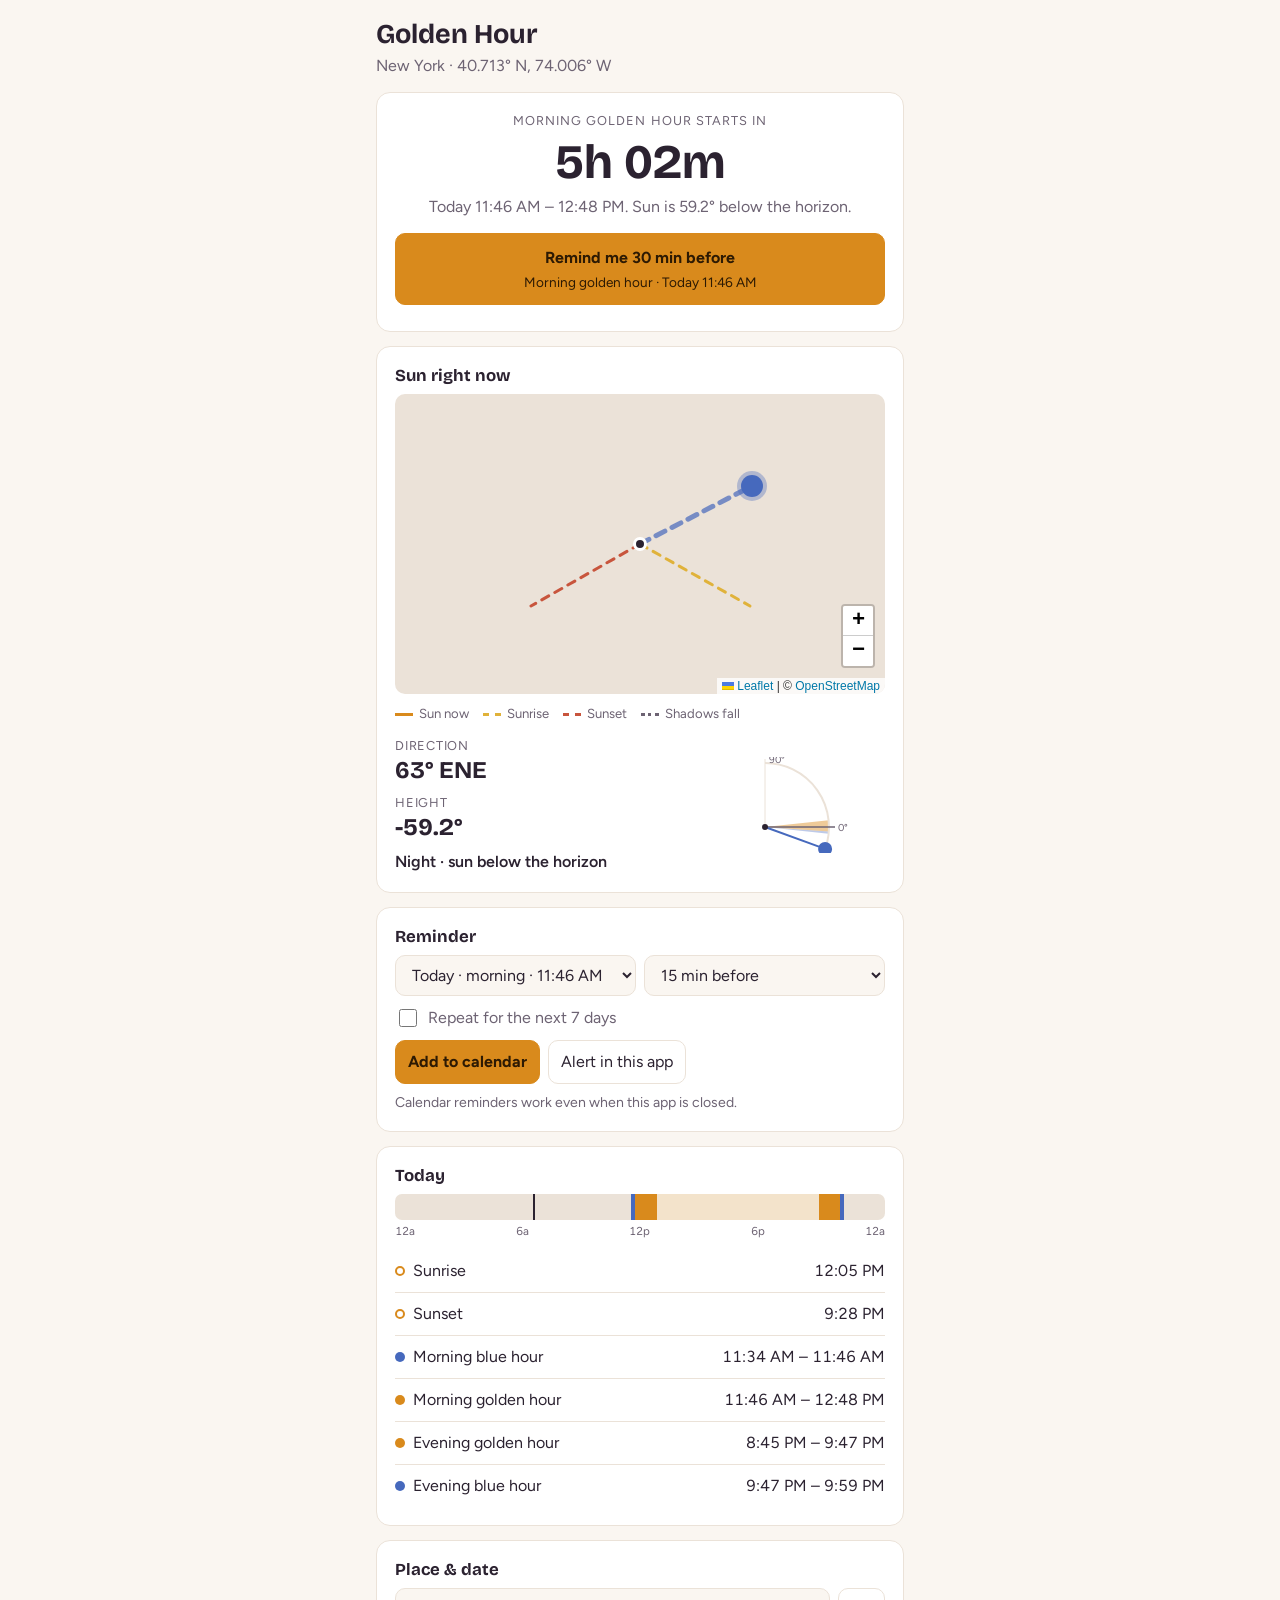
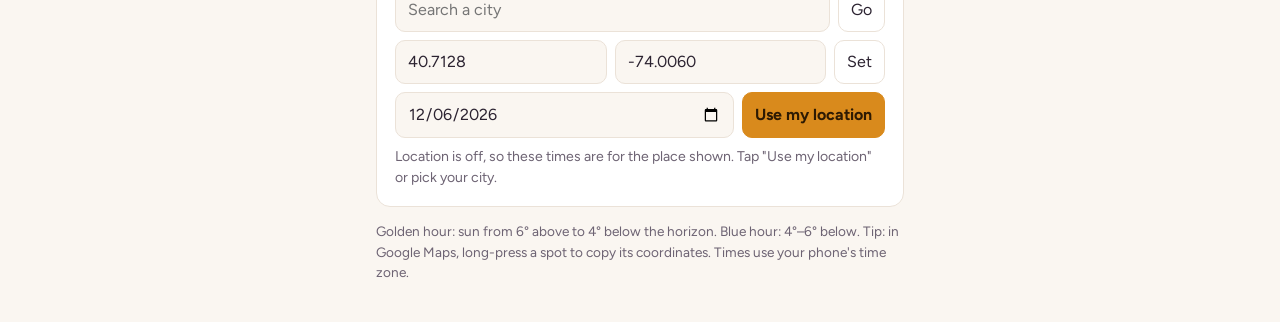
==== commit 00c2cc64: "Fix empty alert banner showing on load; always load the newest app version - Create the alert banner" ====
--- a/index.html
+++ b/index.html
@@ -228,14 +228,10 @@
   <p class="foot">Golden hour: sun from 6° above to 4° below the horizon. Blue hour: 4°–6° below.
     Tip: in Google Maps, long-press a spot to copy its coordinates. Times use your phone's time zone.</p>
 </main>
-<div class="alarm" id="alarm" role="alert" hidden>
-  <span id="alarmText"></span>
-  <button id="alarmClose" type="button">OK</button>
-</div>
 
 <script src="vendor/leaflet/leaflet.js"></script>
-<script src="sun.js"></script>
-<script src="app.js"></script>
-<script src="map.js"></script>
+<script src="sun.js?v=4"></script>
+<script src="app.js?v=4"></script>
+<script src="map.js?v=4"></script>
 </body>
 </html>
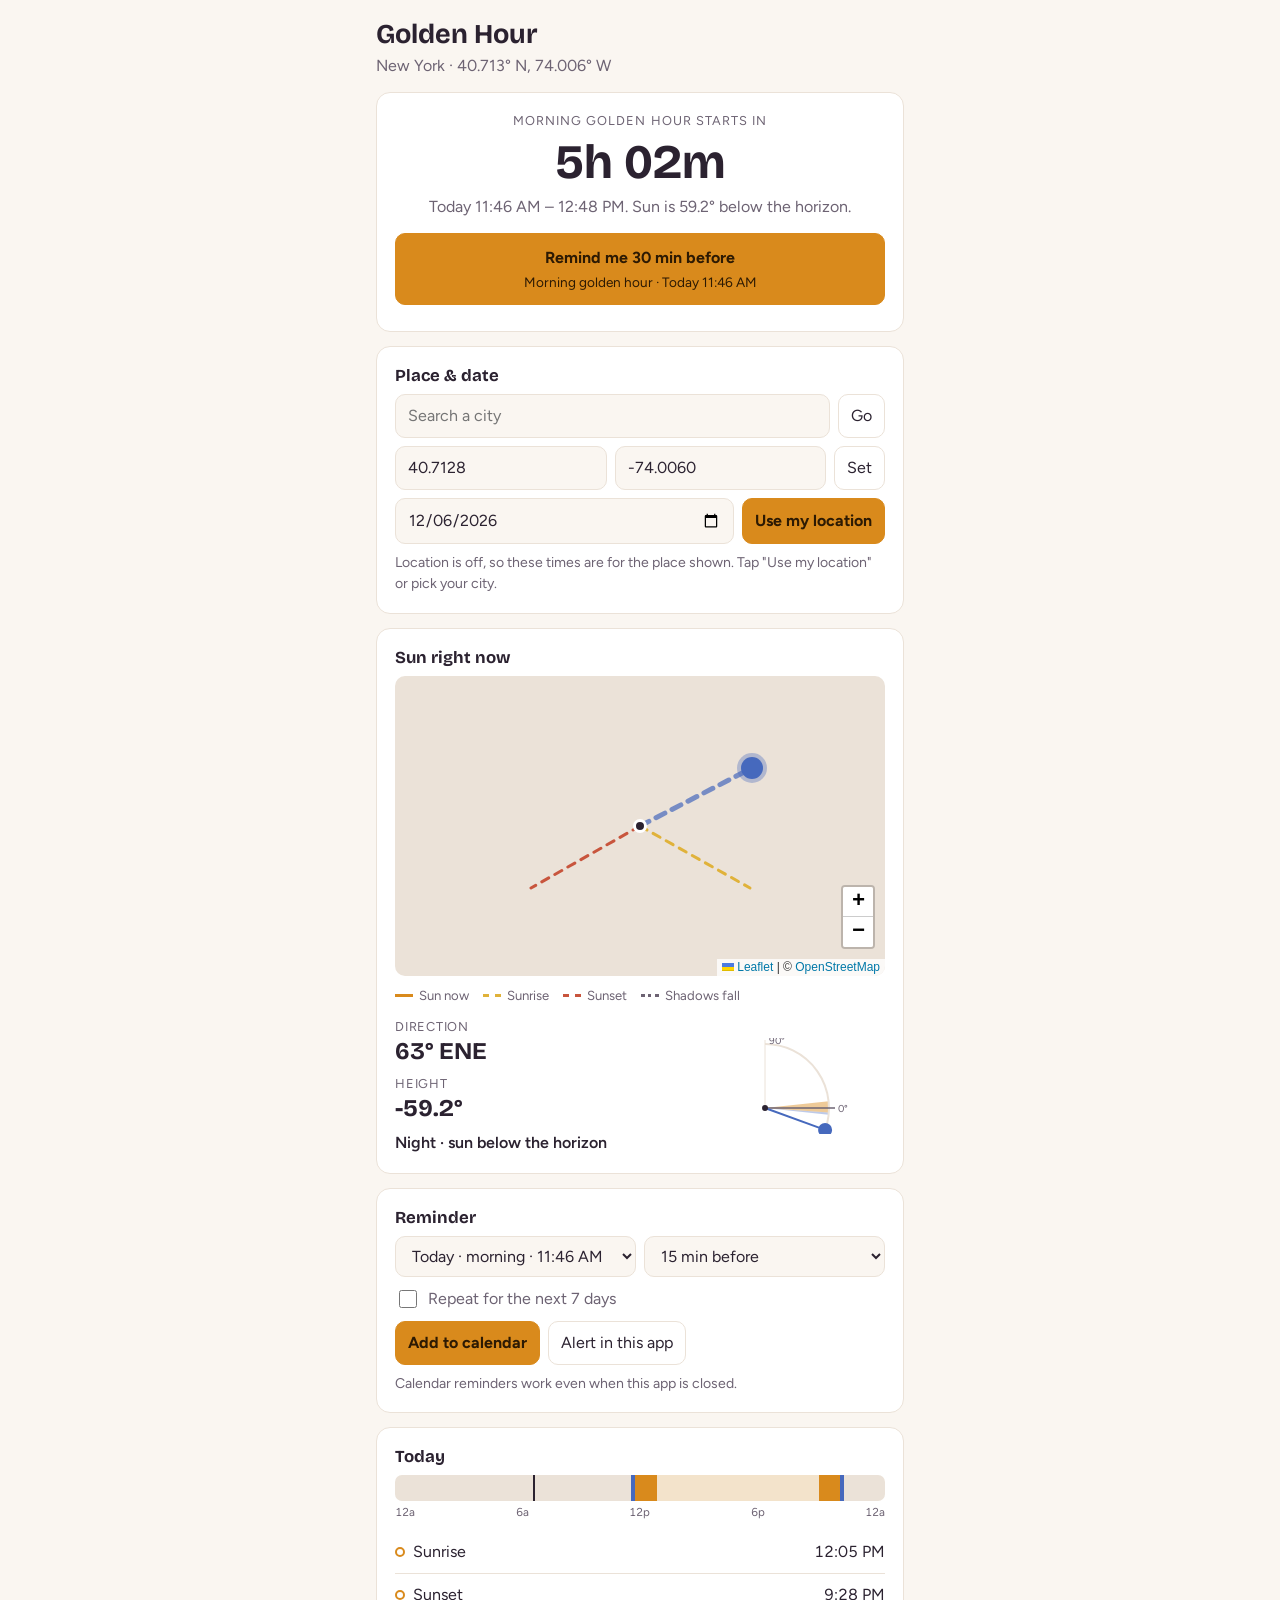
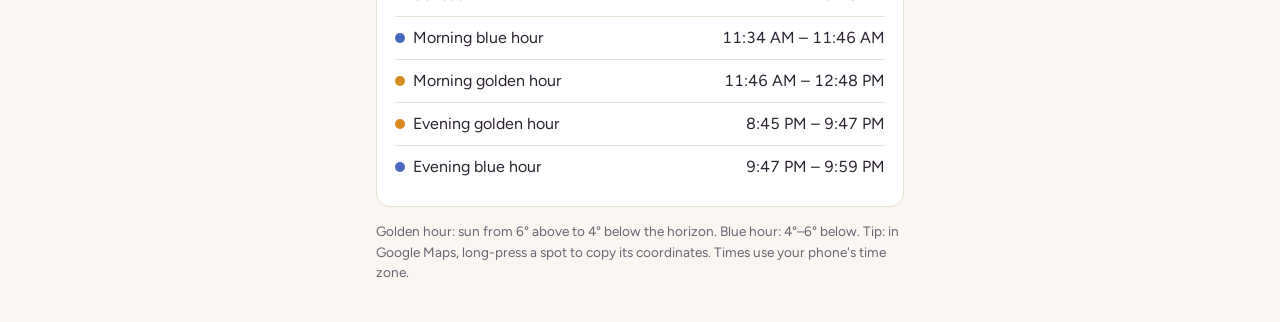
==== commit afb071b0: "Move Place & date card directly under the countdown Co-Authored-By: Claude Opus 5.5 <noreply@anthrop" ====
--- a/index.html
+++ b/index.html
@@ -152,57 +152,6 @@
   </section>
 
   <section class="card">
-    <h2>Sun right now</h2>
-    <div class="map" id="map" role="img" aria-label="Map of your location with the sun's direction"></div>
-    <div class="legend">
-      <span><i class="l-sun"></i>Sun now</span>
-      <span><i class="l-rise"></i>Sunrise</span>
-      <span><i class="l-set"></i>Sunset</span>
-      <span><i class="l-shadow"></i>Shadows fall</span>
-    </div>
-    <div class="sky">
-      <div class="sky-stats">
-        <span class="lbl">Direction</span>
-        <span class="val" id="sunAz">--</span>
-        <span class="lbl" style="margin-top:6px">Height</span>
-        <span class="val" id="sunAlt">--</span>
-        <span class="phase" id="sunPhase"></span>
-      </div>
-      <svg id="gauge" viewBox="0 0 150 96" aria-hidden="true"></svg>
-    </div>
-  </section>
-
-  <section class="card">
-    <h2>Reminder</h2>
-    <div class="controls">
-      <label class="sr" for="remWhich">Which golden hour</label>
-      <select id="remWhich"></select>
-      <label class="sr" for="remLead">How early</label>
-      <select id="remLead">
-        <option value="0">When it starts</option>
-        <option value="10">10 min before</option>
-        <option value="15" selected>15 min before</option>
-        <option value="30">30 min before</option>
-        <option value="60">1 hour before</option>
-      </select>
-    </div>
-    <label class="check"><input type="checkbox" id="remWeek"> Repeat for the next 7 days</label>
-    <div class="controls" style="margin-top:10px">
-      <button class="primary" id="remCal" type="button">Add to calendar</button>
-      <button id="remAlert" type="button">Alert in this app</button>
-      <button id="remClear" type="button" hidden>Clear alerts</button>
-    </div>
-    <p class="status" id="remStatus">Calendar reminders work even when this app is closed.</p>
-  </section>
-
-  <section class="card">
-    <h2 id="dayTitle">Today</h2>
-    <div class="timeline" id="timeline"></div>
-    <div class="ticks"><span>12a</span><span>6a</span><span>12p</span><span>6p</span><span>12a</span></div>
-    <div class="rows" id="rows"></div>
-  </section>
-
-  <section class="card">
     <h2>Place &amp; date</h2>
     <form class="controls" id="cityForm">
       <label class="sr" for="city">City</label>
@@ -225,6 +174,57 @@
     <p class="status" id="status"></p>
   </section>
 
+  <section class="card">
+    <h2>Sun right now</h2>
+    <div class="map" id="map" role="img" aria-label="Map of your location with the sun's direction"></div>
+    <div class="legend">
+      <span><i class="l-sun"></i>Sun now</span>
+      <span><i class="l-rise"></i>Sunrise</span>
+      <span><i class="l-set"></i>Sunset</span>
+      <span><i class="l-shadow"></i>Shadows fall</span>
+    </div>
+    <div class="sky">
+      <div class="sky-stats">
+        <span class="lbl">Direction</span>
+        <span class="val" id="sunAz">--</span>
+        <span class="lbl" style="margin-top:6px">Height</span>
+        <span class="val" id="sunAlt">--</span>
+        <span class="phase" id="sunPhase"></span>
+      </div>
+      <svg id="gauge" viewBox="0 0 150 96" aria-hidden="true"></svg>
+    </div>
+  </section>
+
+  <section class="card">
+    <h2>Reminder</h2>
+    <div class="controls">
+      <label class="sr" for="remWhich">Which golden hour</label>
+      <select id="remWhich"></select>
+      <label class="sr" for="remLead">How early</label>
+      <select id="remLead">
+        <option value="0">When it starts</option>
+        <option value="10">10 min before</option>
+        <option value="15" selected>15 min before</option>
+        <option value="30">30 min before</option>
+        <option value="60">1 hour before</option>
+      </select>
+    </div>
+    <label class="check"><input type="checkbox" id="remWeek"> Repeat for the next 7 days</label>
+    <div class="controls" style="margin-top:10px">
+      <button class="primary" id="remCal" type="button">Add to calendar</button>
+      <button id="remAlert" type="button">Alert in this app</button>
+      <button id="remClear" type="button" hidden>Clear alerts</button>
+    </div>
+    <p class="status" id="remStatus">Calendar reminders work even when this app is closed.</p>
+  </section>
+
+  <section class="card">
+    <h2 id="dayTitle">Today</h2>
+    <div class="timeline" id="timeline"></div>
+    <div class="ticks"><span>12a</span><span>6a</span><span>12p</span><span>6p</span><span>12a</span></div>
+    <div class="rows" id="rows"></div>
+  </section>
+
   <p class="foot">Golden hour: sun from 6° above to 4° below the horizon. Blue hour: 4°–6° below.
     Tip: in Google Maps, long-press a spot to copy its coordinates. Times use your phone's time zone.</p>
 </main>
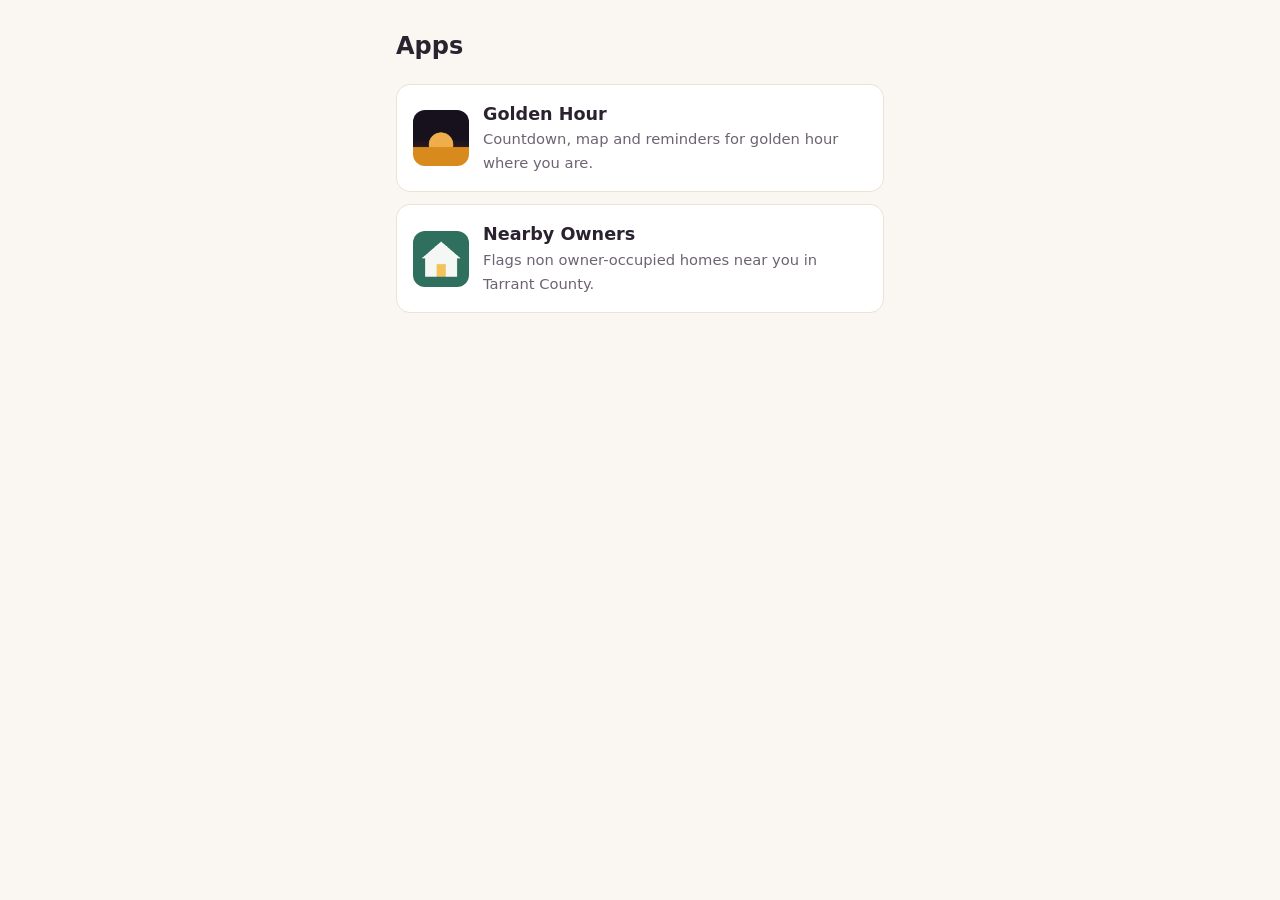
==== commit 555a2c78: "Move Golden Hour into golden-hour/ and add a site home page - All Golden Hour files now live in gold" ====
--- a/index.html
+++ b/index.html
@@ -3,235 +3,74 @@
 <head>
 <meta charset="utf-8">
 <meta name="viewport" content="width=device-width, initial-scale=1, viewport-fit=cover">
-<meta name="apple-mobile-web-app-capable" content="yes">
-<meta name="mobile-web-app-capable" content="yes">
-<meta name="apple-mobile-web-app-title" content="Golden Hour">
-<link rel="manifest" href="manifest.webmanifest">
-<link rel="stylesheet" href="vendor/leaflet/leaflet.css">
-<link rel="apple-touch-icon" href="icon-192.png">
-<link rel="icon" href="data:image/svg+xml,%3Csvg xmlns='http://www.w3.org/2000/svg' viewBox='0 0 64 64'%3E%3Ccircle cx='32' cy='36' r='16' fill='%23f0ad4b'/%3E%3Crect x='0' y='40' width='64' height='24' fill='%23d98a1c'/%3E%3C/svg%3E">
-<title>Golden Hour</title>
-<link rel="preconnect" href="https://fonts.googleapis.com">
-<link rel="stylesheet" href="https://fonts.googleapis.com/css2?family=Bricolage+Grotesque:opsz,wght@12..96,500;12..96,700&family=Figtree:wght@400;600;700&display=swap">
+<title>Brian's Apps</title>
+<link rel="icon" href="golden-hour/icon-192.png">
 <style>
-  /* Layout: one phone-width column; countdown first, then the day's light, then place controls. */
+  /* Layout: one narrow column of two large app links. */
   :root {
     --bg: #faf6f1;
     --card: #ffffff;
     --text: #2b2230;
     --muted: #6d6373;
     --line: #ebe2d8;
-    --gold: #d98a1c;
-    --gold-ink: #2d1a03;
-    --gold-soft: #fbe5c3;
-    --blue: #4669bd;
-    --day: #f3e3cb;
-    --rise: #e0b23a;
-    --set: #c8553d;
-    --error: #b3361f;
-    --display: "Bricolage Grotesque", system-ui, sans-serif;
-    --body: "Figtree", system-ui, -apple-system, sans-serif;
+    --accent: #d98a1c;
+    color-scheme: light;
   }
   @media (prefers-color-scheme: dark) {
     :root:not([data-theme="light"]) {
-      --bg: #17111d; --card: #221a2a; --text: #f3ebf5; --muted: #ad9fb5; --line: #362a40;
-      --gold: #f0ad4b; --gold-ink: #2d1a03; --gold-soft: #47321c; --blue: #7f9be2; --day: #3a2c22; --rise: #f2cf6b; --set: #f0846a; --error: #f08a74;
+      --bg: #17111d; --card: #221a2a; --text: #f3ebf5; --muted: #ad9fb5; --line: #362a40; --accent: #f0ad4b;
       color-scheme: dark;
     }
   }
   :root[data-theme="dark"] {
-    --bg: #17111d; --card: #221a2a; --text: #f3ebf5; --muted: #ad9fb5; --line: #362a40;
-    --gold: #f0ad4b; --gold-ink: #2d1a03; --gold-soft: #47321c; --blue: #7f9be2; --day: #3a2c22; --rise: #f2cf6b; --set: #f0846a; --error: #f08a74;
+    --bg: #17111d; --card: #221a2a; --text: #f3ebf5; --muted: #ad9fb5; --line: #362a40; --accent: #f0ad4b;
     color-scheme: dark;
   }
   * { box-sizing: border-box; }
-  [hidden] { display: none !important; }
-  body { margin: 0; padding-top: env(safe-area-inset-top, 0px); padding-bottom: env(safe-area-inset-bottom, 0px); background: var(--bg); color: var(--text); font: 16px/1.5 var(--body); }
-  main { max-width: 560px; margin: 0 auto; padding-inline: 16px; padding-block: 20px 40px; display: grid; gap: 14px; }
-  header h1 { font: 700 1.7rem/1.1 var(--display); margin: 0; text-wrap: balance; }
-  header p { margin: 4px 0 0; color: var(--muted); }
-  .card { background: var(--card); border: 1px solid var(--line); border-radius: 14px; padding: 18px; min-width: 0; }
-  .hero { text-align: center; }
-  .hero.now { background: linear-gradient(165deg, var(--gold-soft), var(--card) 70%); border-color: var(--gold); }
-  .eyebrow { color: var(--muted); font-size: .8rem; text-transform: uppercase; letter-spacing: .08em; }
-  .big { font: 700 3rem/1.1 var(--display); font-variant-numeric: tabular-nums; margin: 6px 0; }
-  .detail { color: var(--muted); }
-  h2 { font: 700 1.05rem var(--display); margin: 0 0 8px; }
-  .timeline { position: relative; height: 26px; border-radius: 7px; background: var(--line); overflow: hidden; }
-  .seg { position: absolute; top: 0; bottom: 0; }
-  .seg.day { background: var(--day); }
-  .seg.gold { background: var(--gold); }
-  .seg.blue { background: var(--blue); }
-  .now-mark { position: absolute; top: 0; bottom: 0; width: 2px; background: var(--text); }
-  .ticks { display: flex; justify-content: space-between; color: var(--muted); font-size: .72rem; font-variant-numeric: tabular-nums; margin-top: 3px; }
-  .rows { display: grid; margin-top: 10px; }
-  .row { display: flex; justify-content: space-between; gap: 12px; padding: 9px 0; border-top: 1px solid var(--line); }
-  .row:first-child { border-top: 0; }
-  .name { display: flex; align-items: center; gap: 8px; min-width: 0; }
-  .time { font-variant-numeric: tabular-nums; white-space: nowrap; }
-  .dot { width: 10px; height: 10px; border-radius: 50%; flex: none; }
-  .dot.gold { background: var(--gold); }
-  .dot.blue { background: var(--blue); }
-  .dot.sun { border: 2px solid var(--gold); }
-  .controls { display: flex; flex-wrap: wrap; gap: 8px; }
-  .controls + .controls { margin-top: 8px; }
-  label.sr { position: absolute; width: 1px; height: 1px; overflow: hidden; clip: rect(0 0 0 0); }
-  input, button, select {
-    font: inherit; color: var(--text); background: var(--bg);
-    border: 1px solid var(--line); border-radius: 10px; padding: 9px 12px; min-width: 0;
+  body {
+    margin: 0; background: var(--bg); color: var(--text);
+    font: 16px/1.5 system-ui, -apple-system, "Segoe UI", Roboto, sans-serif;
   }
-  input, select { flex: 1 1 130px; }
-  .check { display: flex; align-items: center; gap: 8px; margin-top: 10px; color: var(--muted); }
-  .check input { flex: none; width: 18px; height: 18px; accent-color: var(--gold); }
-  .quick {
-    width: 100%; margin-top: 14px; display: grid; gap: 2px; padding: 12px 14px;
-    background: var(--gold); border-color: var(--gold); color: var(--gold-ink); font-weight: 700;
+  main {
+    max-width: 520px; margin: 0 auto; display: grid; gap: 12px;
+    padding-inline: 16px;
+    padding-block: calc(28px + env(safe-area-inset-top, 0px)) calc(40px + env(safe-area-inset-bottom, 0px));
   }
-  .quick small { font-weight: 400; font-size: .85rem; }
-  .quick:disabled { opacity: .5; cursor: default; }
-  .sky { display: grid; grid-template-columns: 1fr auto; gap: 14px; align-items: center; margin-top: 12px; }
-  .sky-stats { display: grid; gap: 2px; min-width: 0; }
-  .sky-stats .val { font: 700 1.5rem/1.15 var(--display); font-variant-numeric: tabular-nums; }
-  .sky-stats .lbl { color: var(--muted); font-size: .8rem; text-transform: uppercase; letter-spacing: .06em; }
-  .sky-stats .phase { margin-top: 6px; font-weight: 600; }
-  #gauge { width: 150px; height: 96px; display: block; }
-  .map {
-    height: 300px; border-radius: 10px; overflow: hidden; background: var(--line);
-    position: relative; z-index: 0;
+  h1 { font-size: 1.5rem; margin: 0 0 8px; text-wrap: balance; }
+  a.app {
+    display: grid; grid-template-columns: 56px 1fr; gap: 14px; align-items: center;
+    padding: 16px; border-radius: 14px; background: var(--card); border: 1px solid var(--line);
+    color: inherit; text-decoration: none;
   }
-  .map-fallback { display: grid; place-items: center; height: 100%; color: var(--muted); padding: 16px; text-align: center; }
-  .legend { display: flex; flex-wrap: wrap; gap: 6px 14px; margin-top: 10px; color: var(--muted); font-size: .82rem; }
-  .legend span { display: inline-flex; align-items: center; gap: 6px; }
-  .legend i { display: inline-block; width: 18px; height: 0; border-top: 3px solid; }
-  .legend .l-sun { border-color: var(--gold); }
-  .legend .l-rise { border-color: var(--rise); border-top-style: dashed; }
-  .legend .l-set { border-color: var(--set); border-top-style: dashed; }
-  .legend .l-shadow { border-color: var(--muted); border-top-style: dotted; }
-  .sun-marker {
-    width: 22px; height: 22px; border-radius: 50%; background: var(--gold);
-    box-shadow: 0 0 0 4px color-mix(in srgb, var(--gold) 35%, transparent), 0 0 18px var(--gold);
-  }
-  .sun-marker.down { background: var(--blue); box-shadow: 0 0 0 4px color-mix(in srgb, var(--blue) 35%, transparent); }
-  .you-marker { width: 14px; height: 14px; border-radius: 50%; background: var(--text); border: 3px solid var(--card); }
-  @media (prefers-color-scheme: dark) {
-    :root:not([data-theme="light"]) .leaflet-tile-pane { filter: invert(1) hue-rotate(180deg) brightness(.85) contrast(.9); }
-  }
-  :root[data-theme="dark"] .leaflet-tile-pane { filter: invert(1) hue-rotate(180deg) brightness(.85) contrast(.9); }
-  .alarm {
-    position: fixed; left: 16px; right: 16px; bottom: calc(16px + env(safe-area-inset-bottom, 0px)); z-index: 10;
-    max-width: 528px; margin: 0 auto; padding: 14px 16px; border-radius: 14px;
-    background: var(--gold); color: var(--gold-ink); font-weight: 700;
-    display: flex; justify-content: space-between; align-items: center; gap: 12px;
-  }
-  .alarm button { background: var(--card); color: var(--text); border-color: transparent; }
-  button { cursor: pointer; background: var(--card); }
-  button.primary { background: var(--gold); border-color: var(--gold); color: var(--gold-ink); font-weight: 700; }
-  :focus-visible { outline: 2px solid var(--gold); outline-offset: 2px; }
-  .status { color: var(--muted); font-size: .88rem; margin: 8px 0 0; }
-  .status.error { color: var(--error); }
-  .foot { color: var(--muted); font-size: .85rem; margin: 0; }
+  a.app:hover { border-color: var(--accent); }
+  a.app:focus-visible { outline: 2px solid var(--accent); outline-offset: 2px; }
+  a.app img { width: 56px; height: 56px; border-radius: 12px; display: block; }
+  .name { font-weight: 700; font-size: 1.1rem; }
+  .desc { color: var(--muted); font-size: .92rem; }
 </style>
 </head>
 <body>
-
 <main>
-  <header>
-    <h1>Golden Hour</h1>
-    <p id="place">Finding your location…</p>
-  </header>
-
-  <section class="card hero" id="hero" aria-live="polite">
-    <div class="eyebrow" id="heroLabel">Next golden hour</div>
-    <div class="big" id="heroBig">--</div>
-    <div class="detail" id="heroDetail"></div>
-    <button class="quick" id="quickRemind" type="button">
-      <span>Remind me 30 min before</span>
-      <small id="quickRemindWhen"></small>
-    </button>
-    <p class="status" id="quickNote" aria-live="polite"></p>
-  </section>
-
-  <section class="card">
-    <h2>Place &amp; date</h2>
-    <form class="controls" id="cityForm">
-      <label class="sr" for="city">City</label>
-      <input id="city" list="cities" placeholder="Search a city" autocomplete="off">
-      <datalist id="cities"></datalist>
-      <button type="submit">Go</button>
-    </form>
-    <form class="controls" id="coordForm">
-      <label class="sr" for="lat">Latitude</label>
-      <input id="lat" inputmode="decimal" placeholder="Latitude">
-      <label class="sr" for="lng">Longitude</label>
-      <input id="lng" inputmode="decimal" placeholder="Longitude">
-      <button type="submit">Set</button>
-    </form>
-    <div class="controls">
-      <label class="sr" for="date">Date</label>
-      <input type="date" id="date">
-      <button class="primary" id="locate" type="button">Use my location</button>
-    </div>
-    <p class="status" id="status"></p>
-  </section>
-
-  <section class="card">
-    <h2>Sun right now</h2>
-    <div class="map" id="map" role="img" aria-label="Map of your location with the sun's direction"></div>
-    <div class="legend">
-      <span><i class="l-sun"></i>Sun now</span>
-      <span><i class="l-rise"></i>Sunrise</span>
-      <span><i class="l-set"></i>Sunset</span>
-      <span><i class="l-shadow"></i>Shadows fall</span>
-    </div>
-    <div class="sky">
-      <div class="sky-stats">
-        <span class="lbl">Direction</span>
-        <span class="val" id="sunAz">--</span>
-        <span class="lbl" style="margin-top:6px">Height</span>
-        <span class="val" id="sunAlt">--</span>
-        <span class="phase" id="sunPhase"></span>
-      </div>
-      <svg id="gauge" viewBox="0 0 150 96" aria-hidden="true"></svg>
-    </div>
-  </section>
-
-  <section class="card">
-    <h2>Reminder</h2>
-    <div class="controls">
-      <label class="sr" for="remWhich">Which golden hour</label>
-      <select id="remWhich"></select>
-      <label class="sr" for="remLead">How early</label>
-      <select id="remLead">
-        <option value="0">When it starts</option>
-        <option value="10">10 min before</option>
-        <option value="15" selected>15 min before</option>
-        <option value="30">30 min before</option>
-        <option value="60">1 hour before</option>
-      </select>
-    </div>
-    <label class="check"><input type="checkbox" id="remWeek"> Repeat for the next 7 days</label>
-    <div class="controls" style="margin-top:10px">
-      <button class="primary" id="remCal" type="button">Add to calendar</button>
-      <button id="remAlert" type="button">Alert in this app</button>
-      <button id="remClear" type="button" hidden>Clear alerts</button>
-    </div>
-    <p class="status" id="remStatus">Calendar reminders work even when this app is closed.</p>
-  </section>
-
-  <section class="card">
-    <h2 id="dayTitle">Today</h2>
-    <div class="timeline" id="timeline"></div>
-    <div class="ticks"><span>12a</span><span>6a</span><span>12p</span><span>6p</span><span>12a</span></div>
-    <div class="rows" id="rows"></div>
-  </section>
-
-  <p class="foot">Golden hour: sun from 6° above to 4° below the horizon. Blue hour: 4°–6° below.
-    Tip: in Google Maps, long-press a spot to copy its coordinates. Times use your phone's time zone.</p>
+  <h1>Apps</h1>
+  <a class="app" href="golden-hour/">
+    <img src="golden-hour/icon-192.png" alt="">
+    <span><span class="name">Golden Hour</span><br>
+      <span class="desc">Countdown, map and reminders for golden hour where you are.</span></span>
+  </a>
+  <a class="app" href="nearby-owners/">
+    <img src="nearby-owners/icon-192.png" alt="">
+    <span><span class="name">Nearby Owners</span><br>
+      <span class="desc">Flags non owner-occupied homes near you in Tarrant County.</span></span>
+  </a>
 </main>
-
-<script src="vendor/leaflet/leaflet.js"></script>
-<script src="sun.js?v=4"></script>
-<script src="app.js?v=4"></script>
-<script src="map.js?v=4"></script>
+<script>
+  // Golden Hour used to live at this address with a service worker covering the whole site.
+  // Replace it with sw.js here, which removes itself and its cached files.
+  if ('serviceWorker' in navigator) {
+    navigator.serviceWorker.getRegistration('./').then((reg) => {
+      if (reg && new URL(reg.scope).pathname === new URL('./', location.href).pathname) reg.update().catch(() => {});
+    }).catch(() => {});
+  }
+</script>
 </body>
 </html>
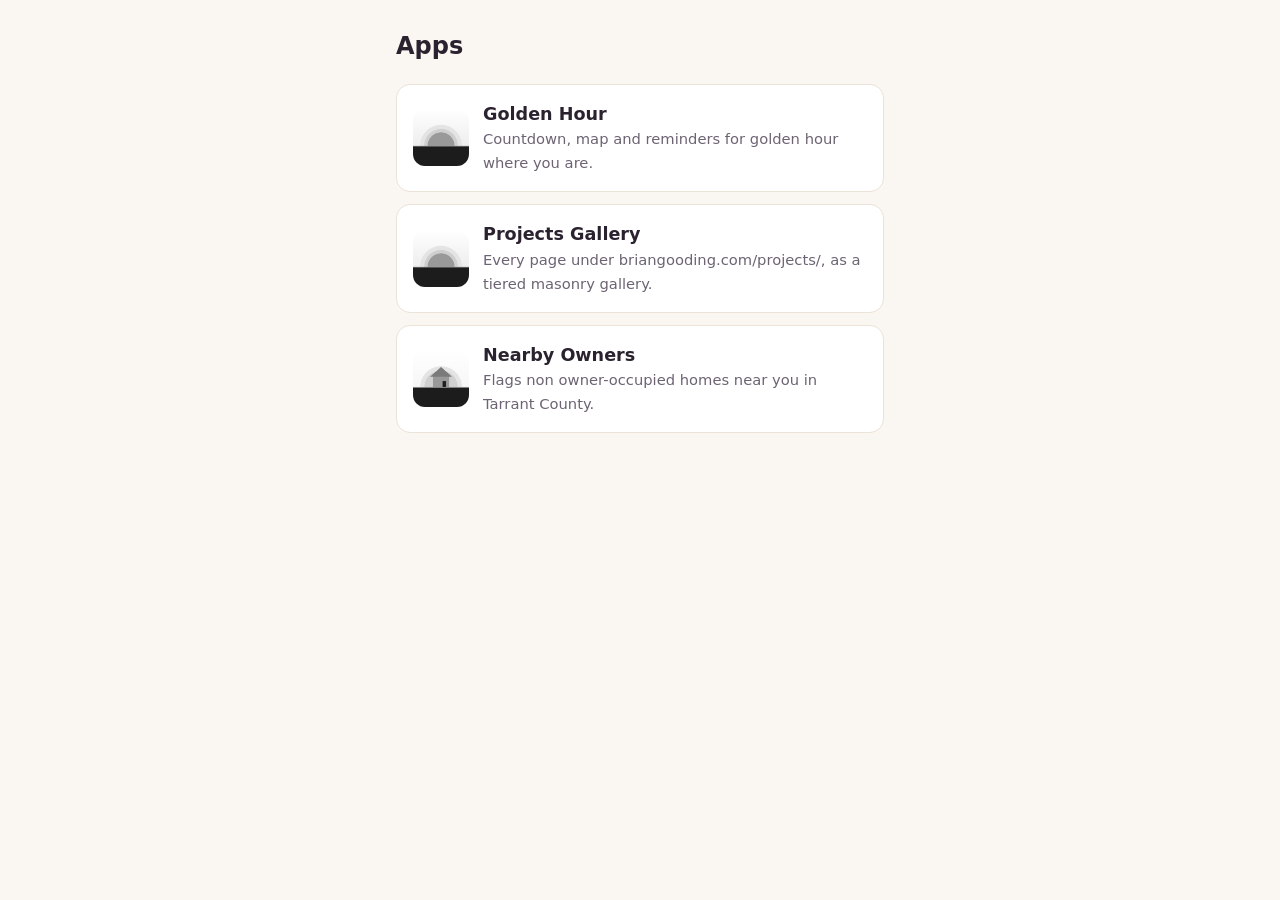
==== commit 0dd7e63e: "Projects Gallery: tiered masonry of briangooding.com/projects/ sub-pages Reads the WordPress REST AP" ====
--- a/index.html
+++ b/index.html
@@ -6,7 +6,7 @@
 <title>Brian's Apps</title>
 <link rel="icon" href="golden-hour/icon-192.png">
 <style>
-  /* Layout: one narrow column of two large app links. */
+  /* Layout: one narrow column of large app links. */
   :root {
     --bg: #faf6f1;
     --card: #ffffff;
@@ -57,6 +57,11 @@
     <span><span class="name">Golden Hour</span><br>
       <span class="desc">Countdown, map and reminders for golden hour where you are.</span></span>
   </a>
+  <a class="app" href="projects-gallery/">
+    <img src="golden-hour/icon-192.png" alt="">
+    <span><span class="name">Projects Gallery</span><br>
+      <span class="desc">Every page under briangooding.com/projects/, as a tiered masonry gallery.</span></span>
+  </a>
   <a class="app" href="nearby-owners/">
     <img src="nearby-owners/icon-192.png" alt="">
     <span><span class="name">Nearby Owners</span><br>
